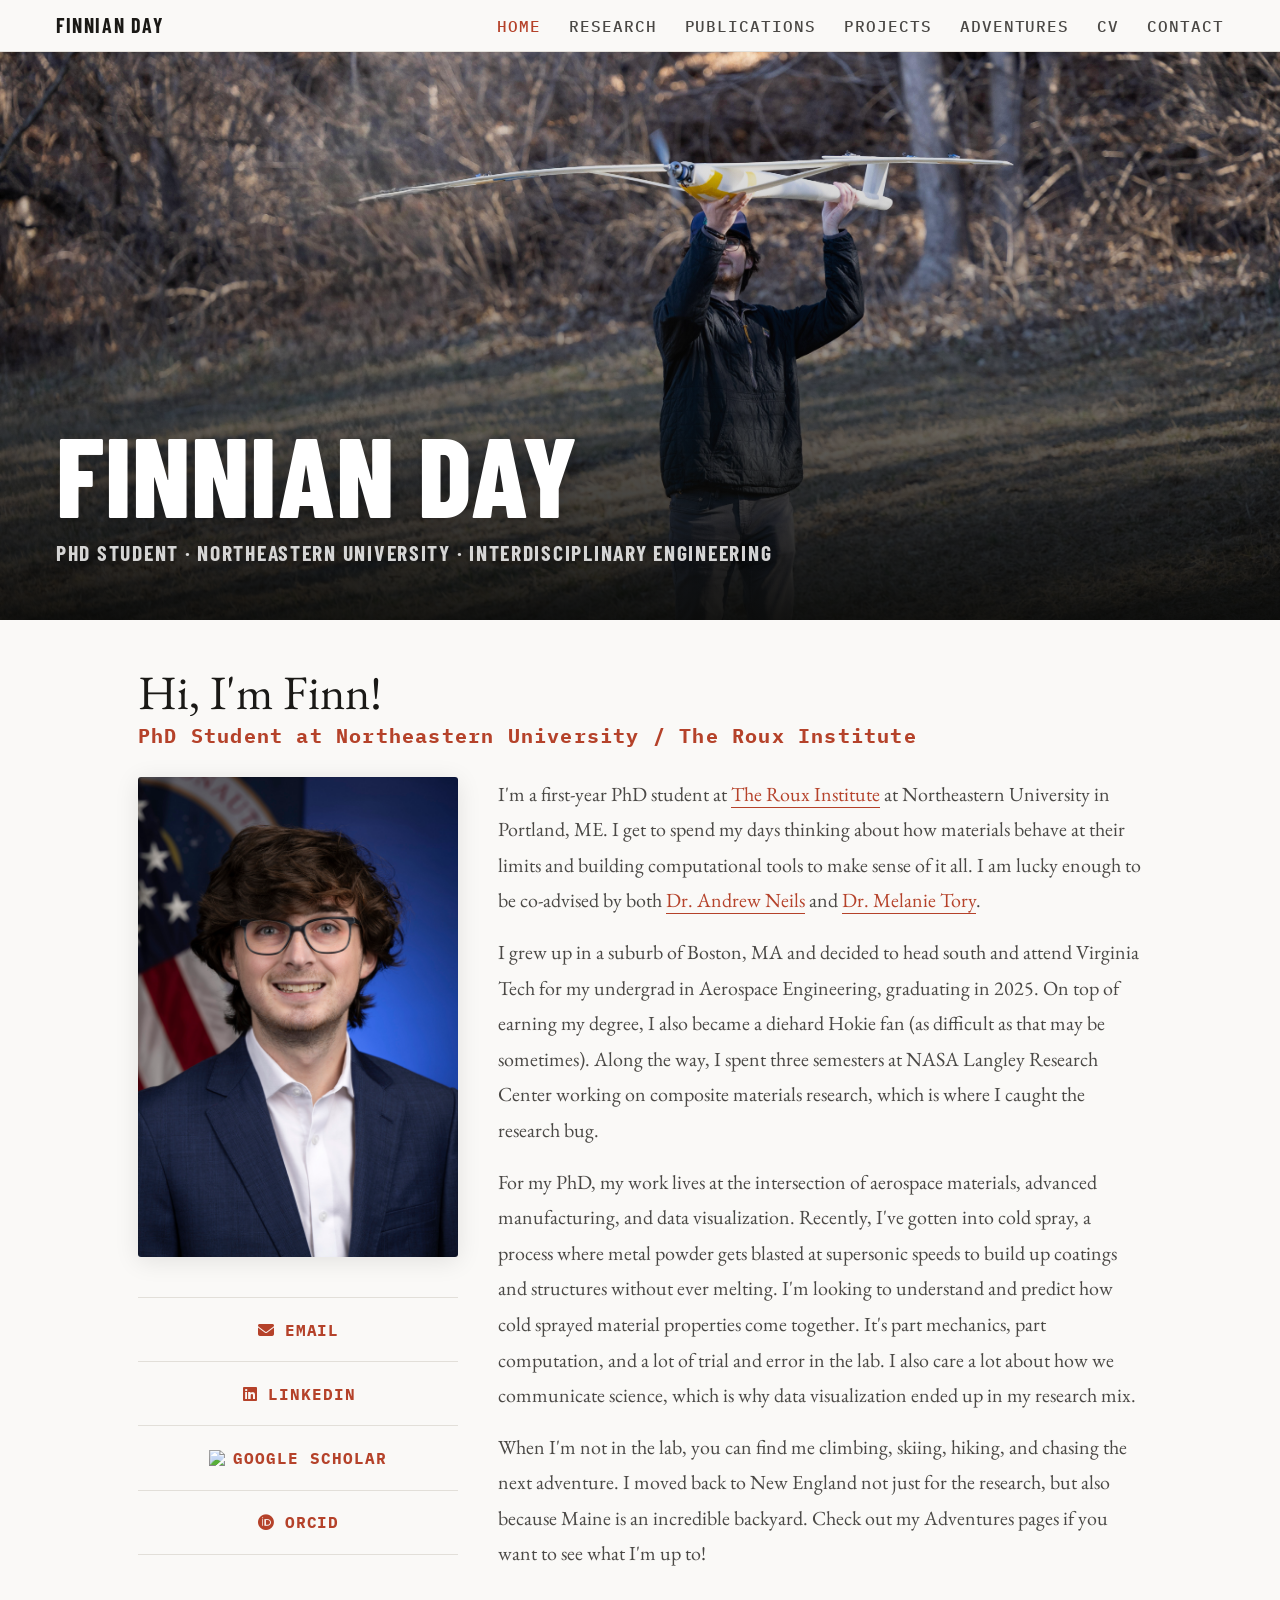
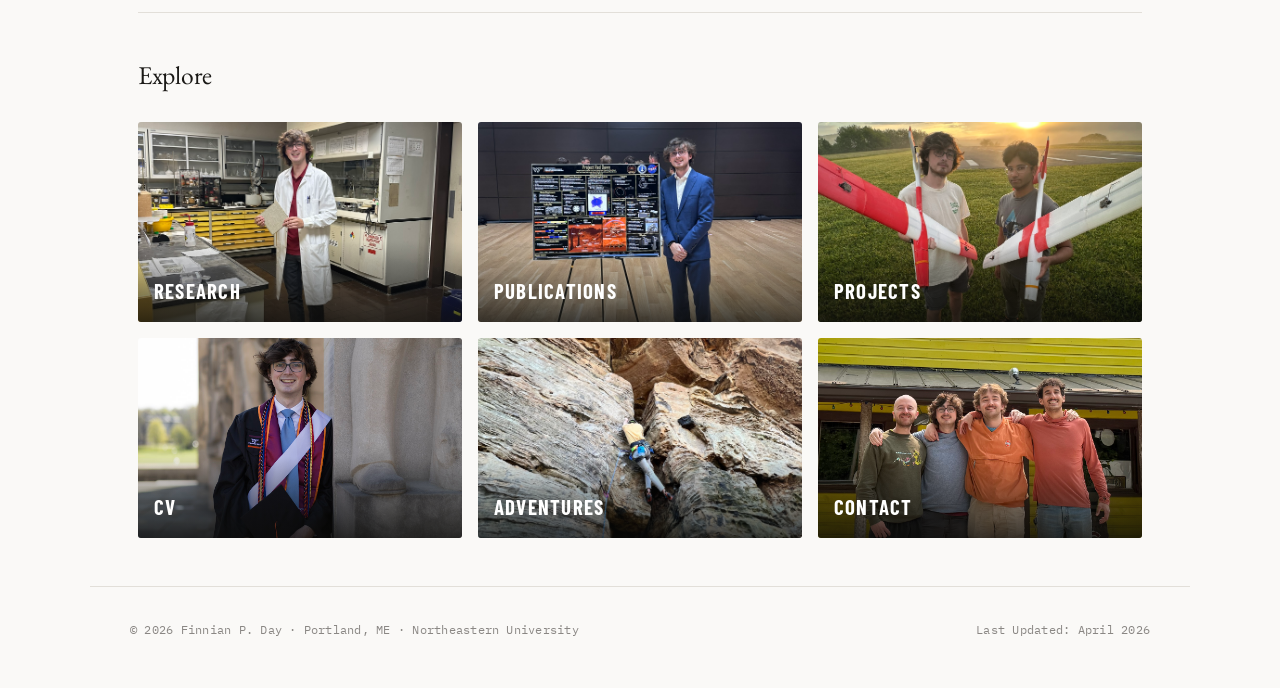
==== index.html @ 9824eb5d "updating homepage for mobile" ====
<!DOCTYPE html>
<html lang="en">
<head>
  <meta charset="UTF-8">
  <meta name="viewport" content="width=device-width, initial-scale=1.0">
  <title>Finnian Day</title>
  <link rel="stylesheet" href="style.css">
  <link rel="stylesheet" href="https://cdnjs.cloudflare.com/ajax/libs/font-awesome/6.5.0/css/all.min.css">
</head>
<body>

<nav id="main-nav">
  <a class="nav-logo" href="index.html">Finnian Day</a>

  <!-- Hamburger button (mobile only) -->
  <button class="nav-hamburger" id="nav-toggle" aria-label="Toggle menu" aria-expanded="false">
    <span></span>
    <span></span>
    <span></span>
  </button>

  <ul class="nav-links" id="nav-links">
    <li><a href="index.html" class="active">Home</a></li>
    <li><a href="research.html">Research</a></li>
    <li><a href="publications.html">Publications</a></li>
    <li><a href="projects.html">Projects</a></li>
    <li><a href="adventures.html">Adventures</a></li>
    <li><a href="cv.html">CV</a></li>
    <li><a href="contact.html">Contact</a></li>
  </ul>
</nav>

<!-- HERO -->
<div class="hero">
  <img class="hero-img" src="Images/banner.jpg" alt="">
  <div class="hero-overlay"></div>
  <div class="hero-text">
    <div class="hero-name">Finnian Day</div>
    <div class="hero-tagline">PhD Student · Northeastern University · Interdisciplinary Engineering</div>
  </div>
</div>

<!-- MAIN CONTENT -->
<div class="page-content">
  <div class="content-wrap">

    <h2 class="intro-heading">Hi, I'm Finn!</h2>
    <div class="intro-sub">PhD Student at Northeastern University / The Roux Institute</div>

    <div class="intro-grid">
      <div class="intro-left">
        <img class="intro-photo" src="Images/headshot.JPEG" alt="Finnian Day">
        <div class="social-row">
          <a class="social-btn" href="mailto:day.fi@northeastern.edu">
            <i class="fas fa-fw fa-envelope" aria-hidden="true"></i>
            Email
          </a>
          <a class="social-btn" href="https://linkedin.com/in/finnian-day/" target="_blank">
            <i class="fab fa-fw fa-linkedin" aria-hidden="true"></i>
            LinkedIn
          </a>
          <a class="social-btn" href="https://scholar.google.com/citations?user=NyANoekAAAAJ&hl=en&oi=ao" target="_blank">
            <img src="https://cdn.simpleicons.org/googlescholar/b5422a" width="16" height="16" alt="Google Scholar">
            Google Scholar
          </a>
          <a class="social-btn" href="https://orcid.org/0009-0006-0486-7404" target="_blank">
            <i class="fab fa-fw fa-orcid" aria-hidden="true"></i>
            ORCID
          </a>
        </div>
      </div>

      <div class="intro-right prose">
        <p>I'm a first-year PhD student at <a href="https://roux.northeastern.edu/nu_research/engineering/" target="_blank">The Roux Institute</a> at Northeastern University in Portland, ME. I get to spend my days thinking about how materials behave at their limits and building computational tools to make sense of it all. I am lucky enough to be co-advised by both <a href="https://andrewneils.com/" target="_blank">Dr. Andrew Neils</a> and <a href="https://roux.northeastern.edu/people/melanie-tory/" target="_blank">Dr. Melanie Tory</a>.</p>
        <p>I grew up in a suburb of Boston, MA and decided to head south and attend Virginia Tech for my undergrad in Aerospace Engineering, graduating in 2025. On top of earning my degree, I also became a diehard Hokie fan (as difficult as that may be sometimes). Along the way, I spent three semesters at NASA Langley Research Center working on composite materials research, which is where I caught the research bug.</p>
        <p>For my PhD, my work lives at the intersection of aerospace materials, advanced manufacturing, and data visualization. Recently, I've gotten into cold spray, a process where metal powder gets blasted at supersonic speeds to build up coatings and structures without ever melting. I'm looking to understand and predict how cold sprayed material properties come together. It's part mechanics, part computation, and a lot of trial and error in the lab. I also care a lot about how we communicate science, which is why data visualization ended up in my research mix.</p>
        <p>When I'm not in the lab, you can find me climbing, skiing, hiking, and chasing the next adventure. I moved back to New England not just for the research, but also because Maine is an incredible backyard. Check out my Adventures pages if you want to see what I'm up to!</p>
      </div>
    </div>

    <hr class="content-rule">

    <h2 class="content-heading">Explore</h2>
    <div class="photo-nav-grid">
      <a class="photo-nav-item" href="research.html">
        <img src="Images/research.JPEG" alt="Research">
        <div class="photo-nav-label">Research</div>
      </a>
      <a class="photo-nav-item" href="publications.html">
        <img src="Images/publications.JPEG" alt="Publications">
        <div class="photo-nav-label">Publications</div>
      </a>
      <a class="photo-nav-item" href="projects.html">
        <img src="Images/projects.JPEG" alt="Projects">
        <div class="photo-nav-label">Projects</div>
      </a>
      <a class="photo-nav-item" href="cv.html">
        <img src="Images/CV.JPEG" alt="CV">
        <div class="photo-nav-label">CV</div>
      </a>
      <a class="photo-nav-item" href="adventures.html">
        <img src="Images/adventures.JPG" alt="Adventures" style="object-position: center 70%;">
        <div class="photo-nav-label">Adventures</div>
      </a>
      <a class="photo-nav-item" href="contact.html">
        <img src="Images/contact.JPEG" alt="Contact">
        <div class="photo-nav-label">Contact</div>
      </a>
    </div>

  </div>
</div>

<footer>
  <span>© 2026 Finnian P. Day · Portland, ME · Northeastern University</span>
  <span>Last Updated: April 2026</span>
</footer>

<script>
  // Solid nav on scroll past hero
  const nav = document.getElementById('main-nav');
  const hero = document.querySelector('.hero');
  const observer = new IntersectionObserver(
    ([entry]) => nav.classList.toggle('solid', !entry.isIntersecting),
    { threshold: 0 }
  );
  observer.observe(hero);

  // Hamburger toggle
  const toggle = document.getElementById('nav-toggle');
  const navLinks = document.getElementById('nav-links');

  toggle.addEventListener('click', () => {
    const isOpen = navLinks.classList.toggle('open');
    toggle.classList.toggle('open', isOpen);
    toggle.setAttribute('aria-expanded', isOpen);
    // Force solid nav when menu is open
    if (isOpen) nav.classList.add('solid');
  });

  // Close menu when a link is tapped
  navLinks.querySelectorAll('a').forEach(link => {
    link.addEventListener('click', () => {
      navLinks.classList.remove('open');
      toggle.classList.remove('open');
      toggle.setAttribute('aria-expanded', false);
    });
  });
</script>

</body>
</html>
---- style.css ----
@import url('https://fonts.googleapis.com/css2?family=Barlow+Condensed:wght@700;800&family=EB+Garamond:ital,wght@0,400;0,500;1,400&family=IBM+Plex+Mono:wght@400;500&family=Inter:wght@400;500&display=swap');

*, *::before, *::after { box-sizing: border-box; margin: 0; padding: 0; }

:root {
  --bg: #faf9f7;
  --ink: #1a1916;
  --ink-2: #4a4845;
  --ink-3: #8a8784;
  --accent: #b5422a;
  --border: #e2dfd9;
  --max: 1100px;
  --nav-h: 52px;
}

html { scroll-behavior: smooth; }

body {
  font-family: 'EB Garamond', Georgia, serif;
  background: var(--bg);
  color: var(--ink);
  font-size: 18px;
  line-height: 1.75;
}

/* ── NAV ── */
nav {
  position: absolute;
  top: 0;
  left: 0;
  right: 0;
  z-index: 100;
  height: var(--nav-h);
  display: flex;
  align-items: center;
  justify-content: space-between;
  padding: 0 clamp(1.5rem, 5vw, 3.5rem);
  background: rgba(10,10,8,0.35);
  backdrop-filter: blur(4px);
}

nav.solid {
  position: fixed;
  top: 0;
  left: 0;
  right: 0;
  background: var(--bg);
  border-bottom: 1px solid var(--border);
  backdrop-filter: none;
}

.nav-logo {
  font-family: 'Barlow Condensed', sans-serif;
  font-weight: 700;
  font-size: 1.25rem;
  letter-spacing: 0.08em;
  text-transform: uppercase;
  color: rgba(255,255,255,0.85);
  text-decoration: none;
  flex-shrink: 0;
  z-index: 101;
}
nav.solid .nav-logo { color: var(--ink); }

/* ── HAMBURGER BUTTON ── */
.nav-hamburger {
  display: none; /* hidden on desktop */
  flex-direction: column;
  justify-content: center;
  align-items: center;
  gap: 5px;
  width: 40px;
  height: 40px;
  background: transparent;
  border: none;
  cursor: pointer;
  padding: 4px;
  z-index: 101;
  flex-shrink: 0;
}

.nav-hamburger span {
  display: block;
  width: 22px;
  height: 2px;
  background: rgba(255,255,255,0.85);
  border-radius: 2px;
  transition: transform 0.25s ease, opacity 0.25s ease;
  transform-origin: center;
}
nav.solid .nav-hamburger span { background: var(--ink); }

/* Animate to X when open */
.nav-hamburger.open span:nth-child(1) { transform: translateY(7px) rotate(45deg); }
.nav-hamburger.open span:nth-child(2) { opacity: 0; transform: scaleX(0); }
.nav-hamburger.open span:nth-child(3) { transform: translateY(-7px) rotate(-45deg); }

/* ── NAV LINKS ── */
.nav-links { display: flex; gap: 1.75rem; list-style: none; }
.nav-links a {
  font-family: 'IBM Plex Mono', monospace;
  font-size: 1rem;
  font-weight: 500;
  letter-spacing: 0.06em;
  text-transform: uppercase;
  color: rgba(255,255,255,0.75);
  text-decoration: none;
  transition: color 0.15s;
}
nav.solid .nav-links a { color: var(--ink-2); }
.nav-links a:hover { color: white; }
nav.solid .nav-links a:hover { color: var(--ink); }
.nav-links a.active { color: white; }
nav.solid .nav-links a.active { color: var(--accent); }

/* ── HERO ── */
.hero {
  position: relative;
  width: 100%;
  height: clamp(420px, 55vw, 620px);
  overflow: hidden;
  background: #2a3540;
}

.hero-img {
  position: absolute;
  inset: 0;
  width: 100%;
  height: 100%;
  object-fit: cover;
  object-position: center;
  display: block;
}

.hero-overlay {
  position: absolute;
  inset: 0;
  background: linear-gradient(
    to top,
    rgba(10,10,8,0.95) 0%,
    rgba(10,10,8,0.7) 25%,
    rgba(10,10,8,0.2) 60%,
    rgba(10,10,8,0.0) 100%
  );
}

.hero-text {
  position: absolute;
  bottom: clamp(2rem, 4vw, 3rem);
  left: clamp(1.5rem, 5vw, 3.5rem);
  right: clamp(1.5rem, 5vw, 3.5rem);
}

.hero-name {
  font-family: 'Barlow Condensed', sans-serif;
  font-weight: 800;
  font-size: clamp(3.2rem, 9vw, 7rem);
  line-height: 0.93;
  letter-spacing: 0.01em;
  text-transform: uppercase;
  color: white;
  margin-bottom: 0.55rem;
  text-shadow: 0 2px 20px rgba(0,0,0,0.3);
}

.hero-tagline {
  font-family: 'Barlow Condensed', sans-serif;
  font-weight: 700;
  font-size: clamp(0.95rem, 2.2vw, 1.35rem);
  letter-spacing: 0.08em;
  text-transform: uppercase;
  color: rgba(255,255,255,0.82);
  text-shadow: 0 1px 8px rgba(0,0,0,0.4);
}

/* ── PAGE CONTENT ── */
.page-content {
  width: 100%;
  padding-top: 0;
}

.content-wrap {
  max-width: var(--max);
  margin: 0 auto;
  padding: 3rem clamp(1.5rem, 5vw, 3rem);
}

.intro-heading {
  font-family: 'EB Garamond', serif;
  font-size: 3rem;
  font-weight: 400;
  line-height: 1;
  color: var(--ink);
  margin-bottom: 0.1rem;
}

.intro-sub {
  font-family: 'IBM Plex Mono', monospace;
  font-size: 1.25rem;
  font-weight: 700;
  color: var(--accent);
  letter-spacing: 0.06em;
  margin-top: 0;
  margin-bottom: 1.5rem;
}

.intro-grid {
  display: grid;
  grid-template-columns: 320px 1fr;
  gap: 2.5rem;
  align-items: stretch;
  margin-top: 1.5rem;
}

.intro-left {
  display: flex;
  flex-direction: column;
}

.intro-photo {
  width: 100%;
  display: block;
  border-radius: 3px;
  box-shadow: 0 4px 24px rgba(0,0,0,0.1);
  margin-bottom: 1rem;
}

.social-row {
  display: flex;
  flex-direction: column;
  margin-top: 1.5rem;
}

.social-btn {
  font-family: 'IBM Plex Mono', monospace;
  font-size: 1rem;
  font-weight: 700;
  letter-spacing: 0.06em;
  text-transform: uppercase;
  background: transparent;
  color: var(--accent);
  text-decoration: none;
  border-top: 1px solid var(--border);
  padding: 1.1rem 0;
  transition: color 0.15s;
  display: flex;
  align-items: center;
  justify-content: center;
  text-align: center;
  gap: 0.5rem;
}
.social-btn:last-child { border-bottom: 1px solid var(--border); }
.social-btn:hover { color: var(--ink); }

.content-rule {
  border: none;
  border-top: 1px solid var(--border);
  margin: 2.5rem 0;
}

.content-heading {
  font-family: 'EB Garamond', serif;
  font-size: 1.6rem;
  font-weight: 400;
  color: var(--ink);
  margin-bottom: 1.5rem;
  letter-spacing: -0.01em;
}

/* ── PHOTO NAV GRID ── */
.photo-nav-grid {
  display: grid;
  grid-template-columns: repeat(3, 1fr);
  gap: 1rem;
  margin-top: 1.5rem;
}

.photo-nav-item {
  position: relative;
  display: block;
  text-decoration: none;
  overflow: hidden;
  border-radius: 3px;
}

.photo-nav-item img {
  width: 100%;
  height: 200px;
  object-fit: cover;
  display: block;
  transform: scale(1.1);
  transition: transform 0.3s ease;
}

.photo-nav-item:hover img {
  transform: scale(1.04);
}

.photo-nav-item::after {
  content: '→';
  position: absolute;
  bottom: 0.75rem;
  right: 1rem;
  font-size: 1.2rem;
  color: white;
  opacity: 0;
  transform: translateX(-6px);
  transition: opacity 0.2s, transform 0.2s;
}

.photo-nav-item:hover::after {
  opacity: 1;
  transform: translateX(0);
}

.photo-nav-label {
  position: absolute;
  bottom: 0;
  left: 0;
  right: 0;
  padding: 2rem 1rem 0.75rem;
  font-family: 'Barlow Condensed', sans-serif;
  font-weight: 700;
  font-size: 1.3rem;
  letter-spacing: 0.06em;
  text-transform: uppercase;
  color: white;
  background: linear-gradient(to top, rgba(10,10,8,0.75) 0%, rgba(10,10,8,0) 100%);
}

/* ── SECTIONS (inner pages) ── */
.section {
  padding: 1.5rem 0;
  border-bottom: 1px solid var(--border);
}
.section:last-of-type { border-bottom: none; }

.section-label {
  font-family: 'IBM Plex Mono', monospace;
  font-size: 0.68rem;
  letter-spacing: 0.12em;
  text-transform: uppercase;
  color: var(--ink-3);
  margin-bottom: 1.25rem;
}

/* ── PROSE ── */
.prose p { font-size: 1.25rem; color: var(--ink-2); margin-bottom: 1rem; line-height: 1.78; }
.prose p:last-child { margin-bottom: 0; }
.prose a {
  color: var(--accent);
  text-decoration: none;
  border-bottom: 1px solid var(--accent);
}
.prose a:hover { opacity: 0.75; }

/* ── RESEARCH ── */
.research-item {
  display: grid;
  grid-template-columns: 3px 1fr;
  gap: 1.1rem;
  margin-bottom: 1.75rem;
}
.research-item:last-child { margin-bottom: 0; }
.research-bar { width: 3px; background: var(--border); align-self: stretch; min-height: 54px; transition: background 0.2s; }
.research-item:hover .research-bar { background: var(--accent); }
.research-item h3 { font-size: 1.02rem; font-weight: 500; color: var(--ink); margin-bottom: 0.25rem; }
.research-item p { font-size: 0.9rem; color: var(--ink-2); line-height: 1.6; margin-bottom: 0.35rem; }
.research-tag { font-family: 'IBM Plex Mono', monospace; font-size: 0.63rem; color: var(--ink-3); letter-spacing: 0.03em; }

/* ── PUBLICATIONS ── */
.pub-item {
  display: grid;
  grid-template-columns: 40px 1fr;
  gap: 1.1rem;
  padding: 1.1rem 0;
  border-bottom: 1px solid var(--border);
}
.pub-item:first-child { border-top: 1px solid var(--border); }
.pub-year { font-family: 'IBM Plex Mono', monospace; font-size: 0.68rem; color: var(--ink-3); padding-top: 0.2rem; }
.pub-title { font-size: 0.98rem; font-weight: 500; color: var(--ink); margin-bottom: 0.2rem; line-height: 1.42; }
.pub-authors { font-size: 0.86rem; color: var(--ink-2); margin-bottom: 0.12rem; }
.pub-venue { font-size: 0.86rem; color: var(--ink-3); font-style: italic; }
.pub-status {
  display: inline-block;
  font-family: 'IBM Plex Mono', monospace;
  font-size: 0.58rem;
  letter-spacing: 0.06em;
  text-transform: uppercase;
  color: var(--accent);
  margin-left: 0.4rem;
  font-style: normal;
}

/* ── CV ── */
.cv-group-label {
  font-family: 'IBM Plex Mono', monospace;
  font-size: 0.68rem;
  letter-spacing: 0.1em;
  text-transform: uppercase;
  color: var(--ink-3);
  margin: 2.5rem 0 0;
  padding-bottom: 0.5rem;
  border-bottom: 1px solid var(--border);
}
.cv-entry {
  display: grid;
  grid-template-columns: 130px 1fr;
  gap: 1.75rem;
  padding: 1.4rem 0;
  border-bottom: 1px solid var(--border);
}
.cv-entry:first-of-type { border-top: 1px solid var(--border); }
.cv-date { font-family: 'IBM Plex Mono', monospace; font-size: 0.68rem; color: var(--ink-3); padding-top: 0.2rem; line-height: 1.5; }
.cv-entry h3 { font-size: 1rem; font-weight: 500; color: var(--ink); margin-bottom: 0.1rem; }
.cv-place { font-family: 'Inter', sans-serif; font-size: 0.76rem; color: var(--accent); margin-bottom: 0.5rem; }
.cv-entry ul { list-style: none; }
.cv-entry ul li { font-size: 0.86rem; color: var(--ink-2); padding-left: 1rem; position: relative; margin-bottom: 0.22rem; line-height: 1.52; }
.cv-entry ul li::before { content: '–'; position: absolute; left: 0; color: var(--ink-3); }

/* ── PROJECTS ── */
.project-item { padding: 1.4rem 0; border-bottom: 1px solid var(--border); }
.project-item:first-child { border-top: 1px solid var(--border); }
.project-org { font-family: 'IBM Plex Mono', monospace; font-size: 0.65rem; color: var(--ink-3); letter-spacing: 0.03em; margin-bottom: 0.25rem; }
.project-item h3 { font-size: 1.05rem; font-weight: 500; color: var(--ink); margin-bottom: 0.35rem; }
.project-item p { font-size: 0.9rem; color: var(--ink-2); line-height: 1.6; }
.project-result { font-family: 'IBM Plex Mono', monospace; font-size: 0.65rem; color: var(--accent); margin-top: 0.35rem; }

/* ── CONTACT ── */
.contact-row {
  display: flex;
  align-items: baseline;
  gap: 1rem;
  padding: 0.85rem 0;
  border-bottom: 1px solid var(--border);
  text-decoration: none;
  color: var(--ink);
  transition: color 0.15s;
}
.contact-row:first-child { border-top: 1px solid var(--border); }
.contact-row:hover { color: var(--accent); }
.contact-row-label { font-family: 'IBM Plex Mono', monospace; font-size: 0.65rem; color: var(--ink-3); letter-spacing: 0.06em; text-transform: uppercase; min-width: 80px; }
.contact-row:hover .contact-row-label { color: var(--accent); }
.contact-row-val { font-size: 0.93rem; color: var(--ink-2); }
.contact-row:hover .contact-row-val { color: var(--accent); }

/* ── LINK ── */
.text-link {
  font-family: 'Inter', sans-serif;
  font-size: 0.8rem;
  color: var(--accent);
  text-decoration: none;
}
.text-link:hover { text-decoration: underline; }

/* ── FOOTER ── */
footer {
  max-width: var(--max);
  margin: 0 auto;
  padding: 2rem clamp(1.25rem, 5vw, 2.5rem) 3rem;
  font-family: 'IBM Plex Mono', monospace;
  font-size: 0.75rem;
  color: var(--ink-3);
  letter-spacing: 0.02em;
  border-top: 1px solid var(--border);
  display: flex;
  justify-content: space-between;
  align-items: center;
}

/* ── INNER PAGE HERO (no photo) ── */
.inner-hero {
  padding: 3rem 0 2rem;
  border-bottom: 1px solid var(--border);
  max-width: var(--max);
  margin: 0 auto;
  padding-left: clamp(1.25rem, 5vw, 2.5rem);
  padding-right: clamp(1.25rem, 5vw, 2.5rem);
}


/* ═══════════════════════════════════════════════
   RESPONSIVE — TABLET  (max 900px)
   Two-column intro becomes narrower but stays 2-col
   ═══════════════════════════════════════════════ */
@media (max-width: 900px) {
  .intro-grid {
    grid-template-columns: 260px 1fr;
    gap: 2rem;
  }

  .photo-nav-grid {
    gap: 0.75rem;
  }

  .photo-nav-item img {
    height: 160px;
  }
}


/* ═══════════════════════════════════════════════
   RESPONSIVE — MOBILE  (max 680px)
   ═══════════════════════════════════════════════ */
@media (max-width: 680px) {

  /* ── Nav: show hamburger, hide horizontal links ── */
  .nav-hamburger {
    display: flex;
  }

  .nav-links {
    /* Hidden by default — slide down when .open */
    display: flex;
    flex-direction: column;
    gap: 0;
    position: fixed;
    top: var(--nav-h);
    left: 0;
    right: 0;
    background: var(--bg);
    border-bottom: 1px solid var(--border);
    padding: 0.5rem 0 1rem;
    /* Slide up and fade out when closed */
    transform: translateY(-10px);
    opacity: 0;
    pointer-events: none;
    transition: transform 0.25s ease, opacity 0.2s ease;
    z-index: 99;
  }

  .nav-links.open {
    transform: translateY(0);
    opacity: 1;
    pointer-events: auto;
  }

  .nav-links li {
    border-bottom: 1px solid var(--border);
  }
  .nav-links li:first-child {
    border-top: 1px solid var(--border);
  }

  .nav-links a {
    display: block;
    padding: 0.9rem clamp(1.5rem, 5vw, 3.5rem);
    font-size: 0.78rem;
    color: var(--ink-2) !important; /* always dark on white bg */
  }
  .nav-links a.active { color: var(--accent) !important; }
  .nav-links a:hover { color: var(--ink) !important; }

  /* ── Hero: shorter on mobile, bigger tagline ── */
  .hero {
    height: clamp(320px, 75vw, 460px);
  }

  .hero-tagline {
    font-size: clamp(0.78rem, 3.5vw, 1.1rem);
    /* Break "Northeastern University · Interdisciplinary Engineering" more gracefully */
    max-width: 90vw;
  }

  /* ── Content wrap: tighter padding ── */
  .content-wrap {
    padding: 2rem 1.25rem;
  }

  /* ── Intro section: stack vertically ── */
  .intro-heading {
    font-size: 2.2rem;
  }

  .intro-sub {
    font-size: 0.88rem;
    margin-bottom: 1.25rem;
  }

  .intro-grid {
    grid-template-columns: 1fr;
    gap: 1.5rem;
  }

  /* On mobile, photo goes to a reasonable width and centers */
  .intro-photo {
    max-width: 280px;
    margin: 0 auto 0;
    display: block;
  }

  /* Social buttons go 2-across instead of stacked list */
  .social-row {
    flex-direction: row;
    flex-wrap: wrap;
    margin-top: 1rem;
    gap: 0;
    border-top: 1px solid var(--border);
    border-bottom: 1px solid var(--border);
  }

  .social-btn {
    flex: 1 1 50%;
    border-top: none;
    border-bottom: none;
    border-right: 1px solid var(--border);
    padding: 0.85rem 0.5rem;
    font-size: 0.72rem;
    justify-content: center;
  }

  /* Remove the last-child bottom border since social-row handles it */
  .social-btn:last-child {
    border-bottom: none;
    border-right: none;
  }
  /* 4 items: 2x2 grid — remove right border on even items */
  .social-btn:nth-child(2n) {
    border-right: none;
  }
  /* Add a top border on the second row */
  .social-btn:nth-child(3),
  .social-btn:nth-child(4) {
    border-top: 1px solid var(--border);
  }

  /* Prose text slightly smaller */
  .prose p {
    font-size: 1.1rem;
  }

  /* ── Photo nav: 2 columns instead of 3 ── */
  .photo-nav-grid {
    grid-template-columns: repeat(2, 1fr);
    gap: 0.6rem;
  }

  .photo-nav-item img {
    height: 130px;
    transform: scale(1); /* disable the zoom-in so no overflow on mobile */
  }

  .photo-nav-label {
    font-size: 1.1rem;
    padding: 1.5rem 0.75rem 0.6rem;
  }

  /* ── CV entries: stack date above content ── */
  .cv-entry {
    grid-template-columns: 1fr;
    gap: 0.25rem;
  }

  /* ── Pub items: tighter ── */
  .pub-item {
    grid-template-columns: 32px 1fr;
    gap: 0.6rem;
  }

  /* ── Footer: stack vertically ── */
  footer {
    flex-direction: column;
    align-items: flex-start;
    gap: 0.4rem;
    font-size: 0.68rem;
  }
}


/* ═══════════════════════════════════════════════
   RESPONSIVE — SMALL MOBILE  (max 400px)
   Extra polish for 375px iPhones etc.
   ═══════════════════════════════════════════════ */
@media (max-width: 400px) {
  .hero-name {
    font-size: clamp(2.8rem, 12vw, 3.8rem);
  }

  .intro-heading {
    font-size: 1.9rem;
  }

  .intro-sub {
    font-size: 0.78rem;
  }

  .photo-nav-grid {
    grid-template-columns: repeat(2, 1fr);
    gap: 0.5rem;
  }

  .photo-nav-item img {
    height: 110px;
  }

  .social-btn {
    font-size: 0.65rem;
    padding: 0.75rem 0.25rem;
  }
}
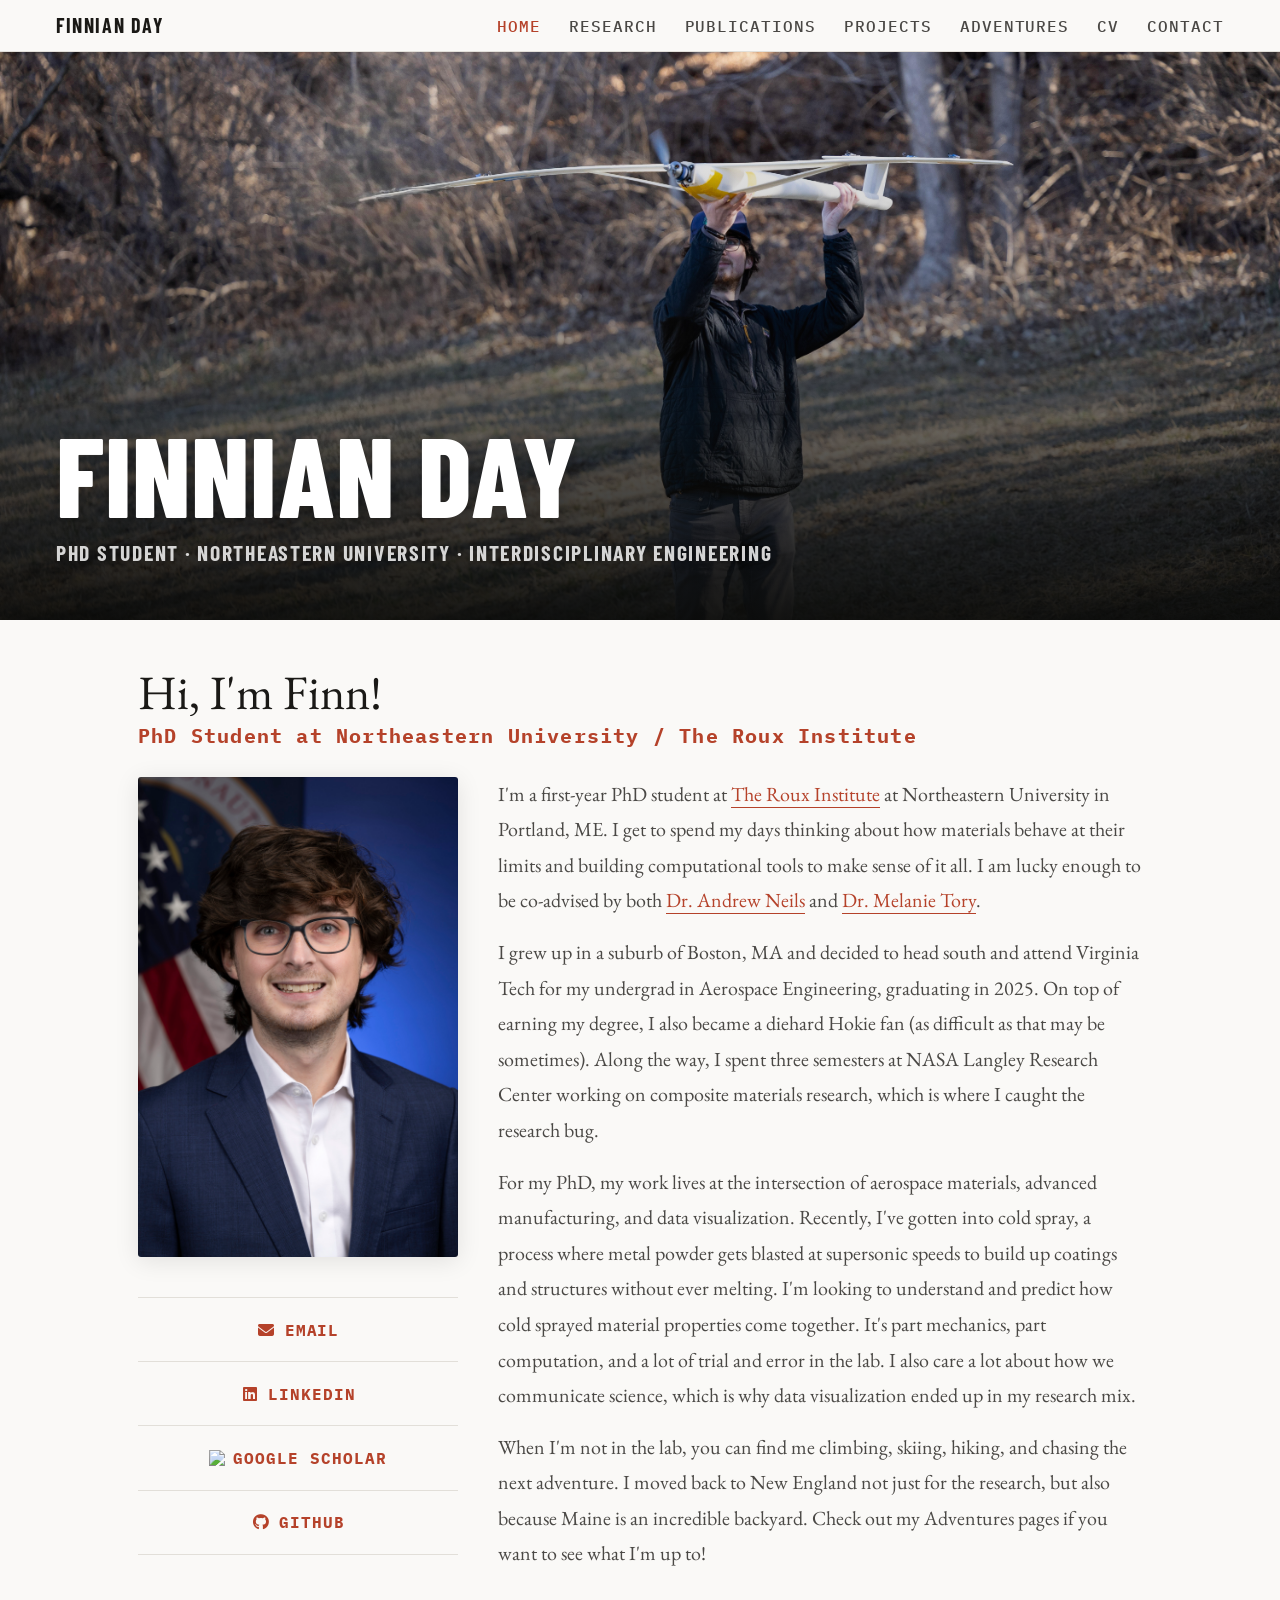
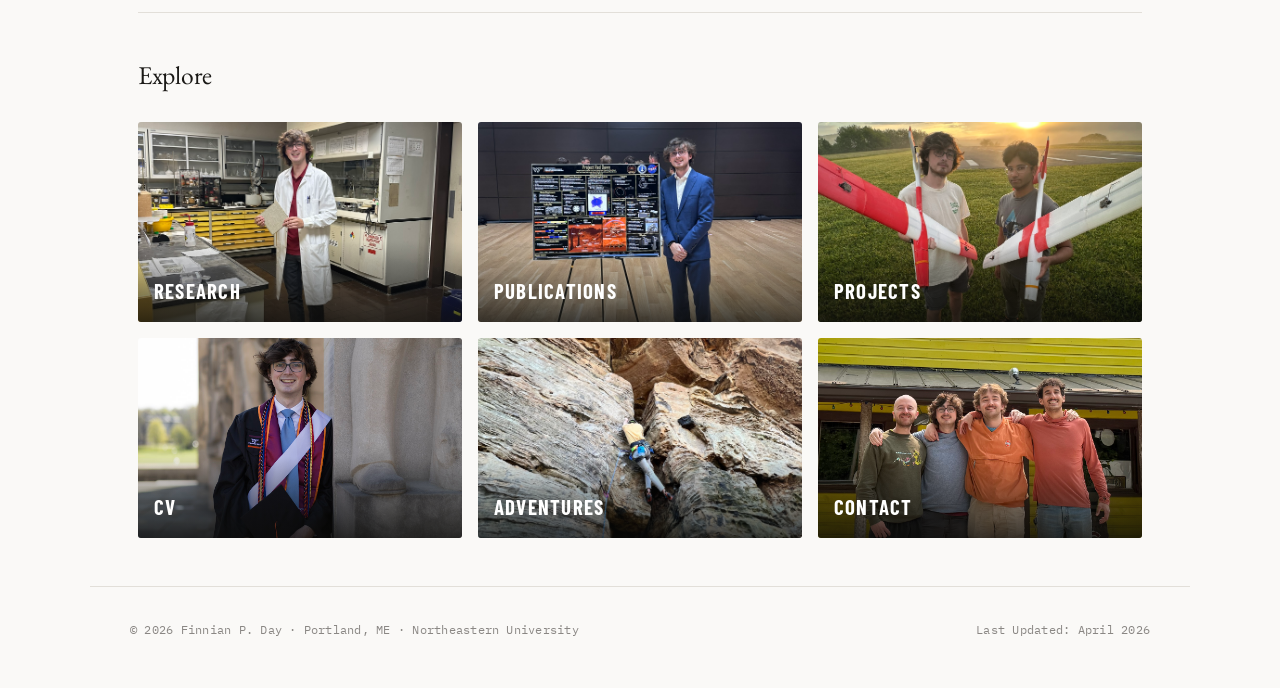
==== commit e989a87e: "updating home page" ====
--- a/index.html
+++ b/index.html
@@ -63,9 +63,9 @@
             <img src="https://cdn.simpleicons.org/googlescholar/b5422a" width="16" height="16" alt="Google Scholar">
             Google Scholar
           </a>
-          <a class="social-btn" href="https://orcid.org/0009-0006-0486-7404" target="_blank">
-            <i class="fab fa-fw fa-orcid" aria-hidden="true"></i>
-            ORCID
+          <a class="social-btn" href="https://github.com/finnianday" target="_blank">
+            <i class="fab fa-fw fa-github" aria-hidden="true"></i>
+            GitHub
           </a>
         </div>
       </div>
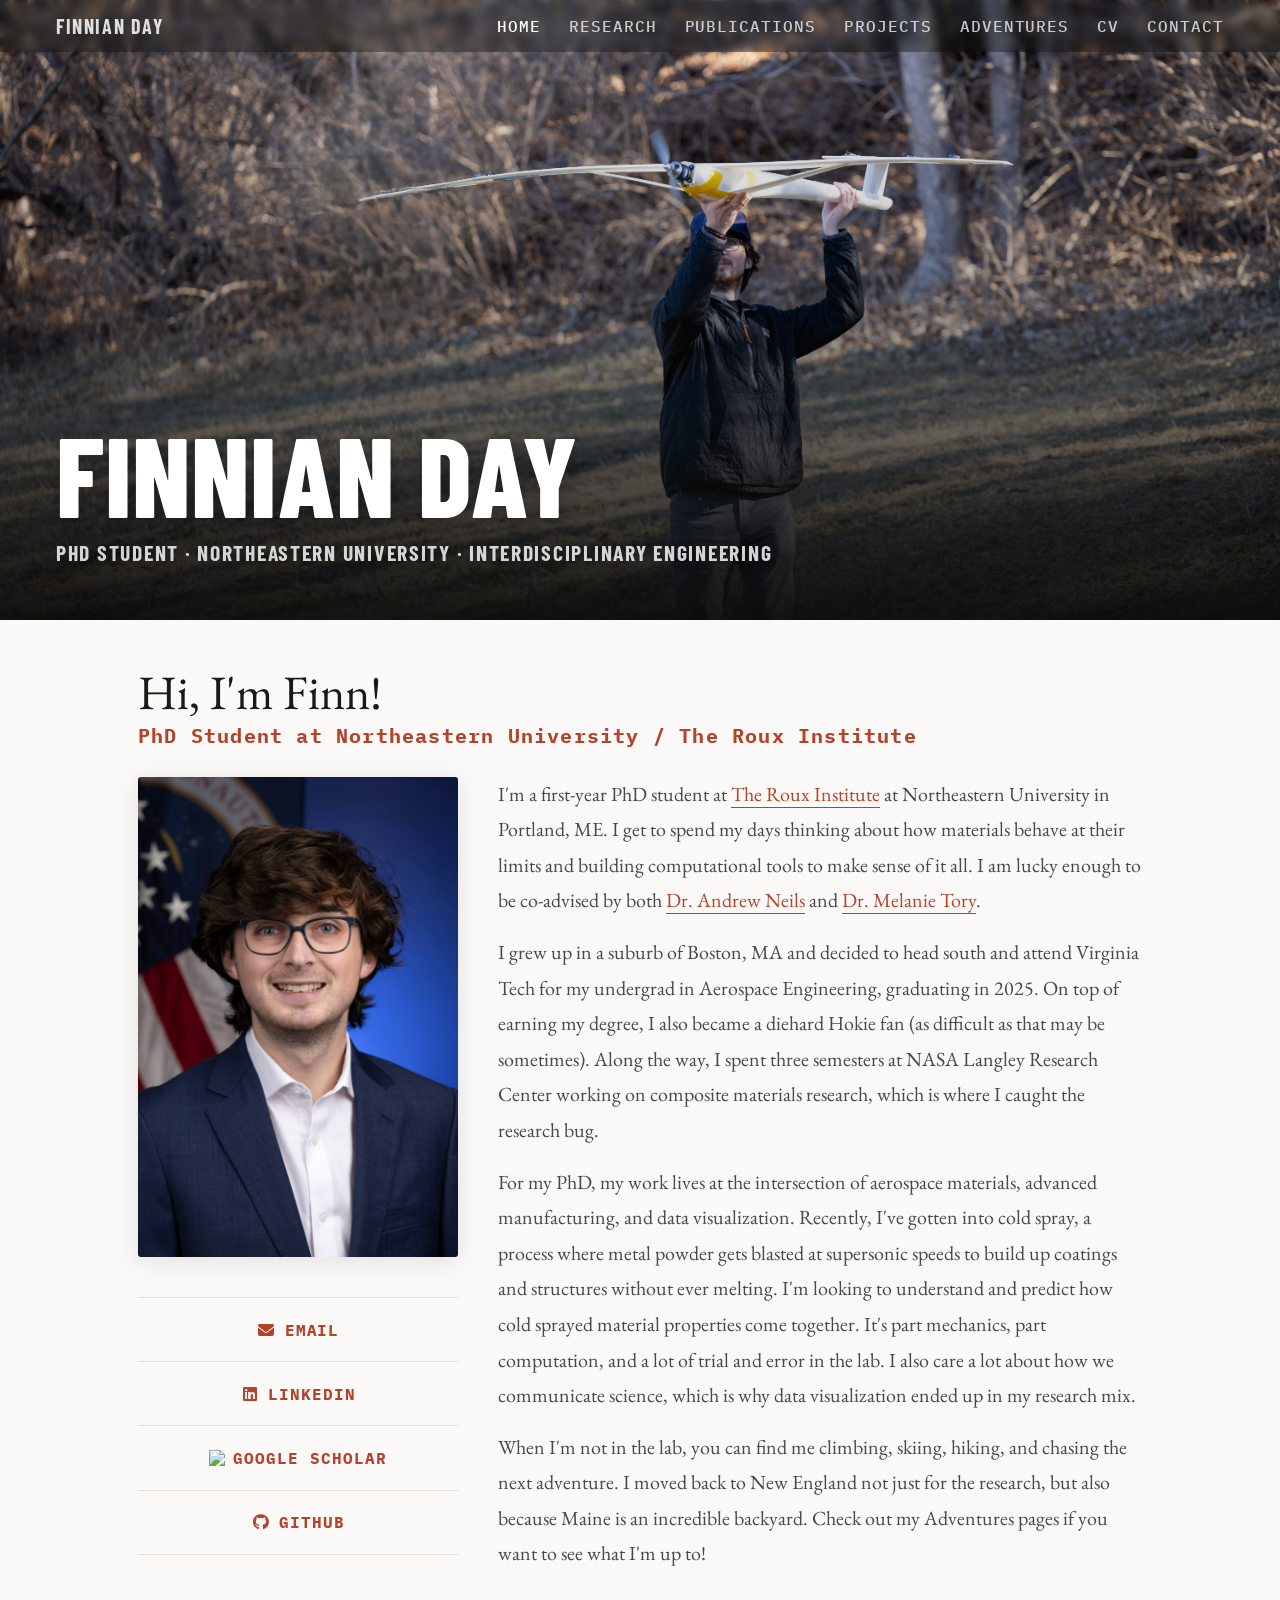
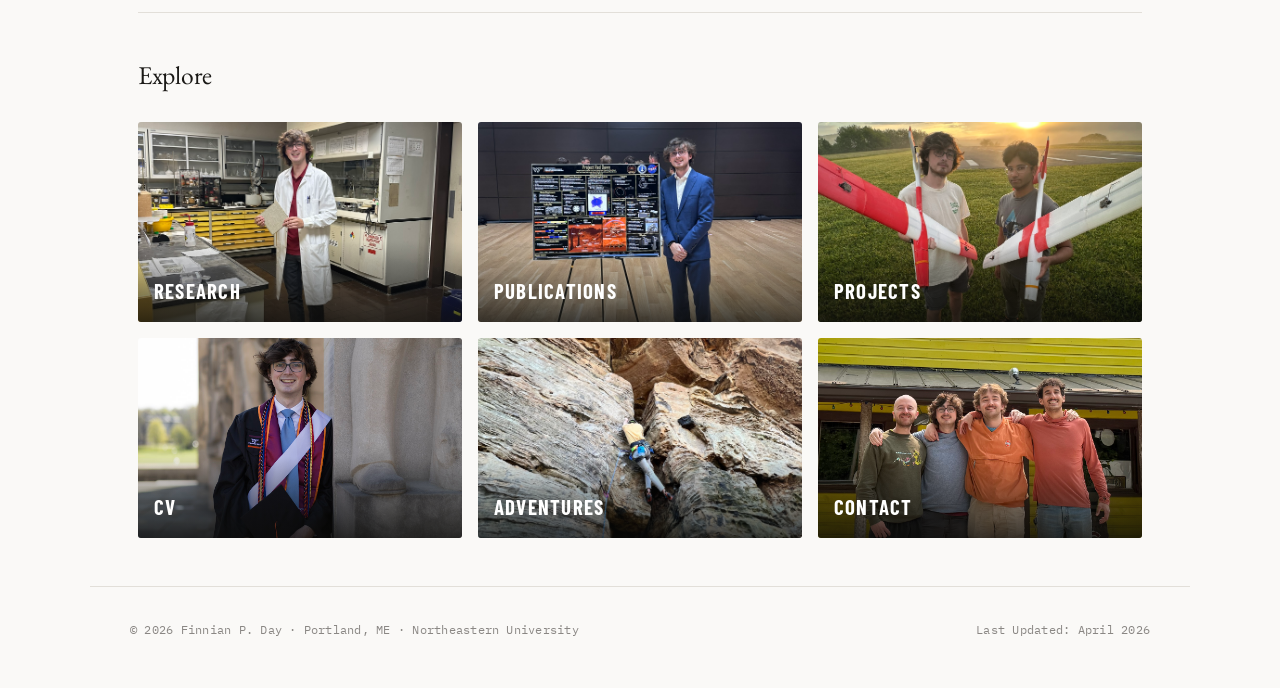
==== commit af5a64f9: "updates" ====
--- a/index.html
+++ b/index.html
@@ -6,6 +6,7 @@
   <title>Finnian Day</title>
   <link rel="stylesheet" href="style.css">
   <link rel="stylesheet" href="https://cdnjs.cloudflare.com/ajax/libs/font-awesome/6.5.0/css/all.min.css">
+  <script src="analytics.js"></script>
 </head>
 <body>
 
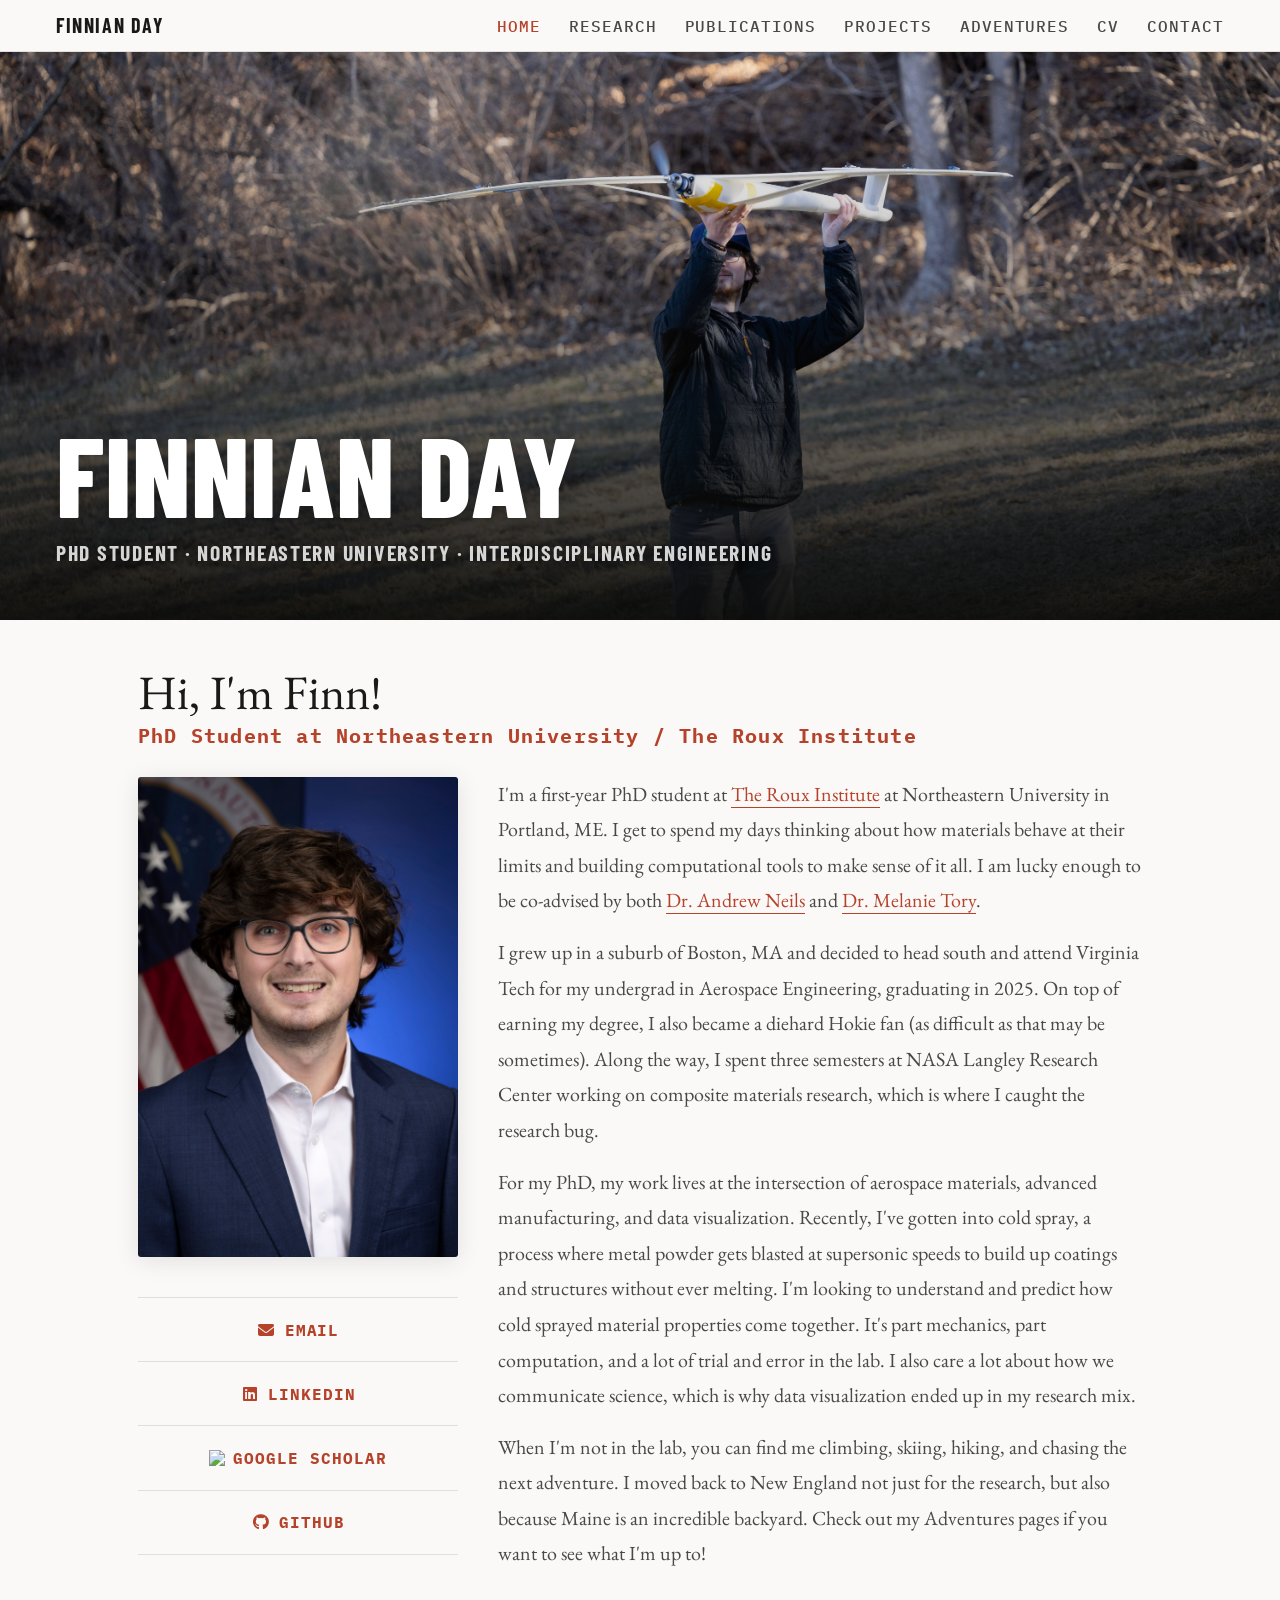
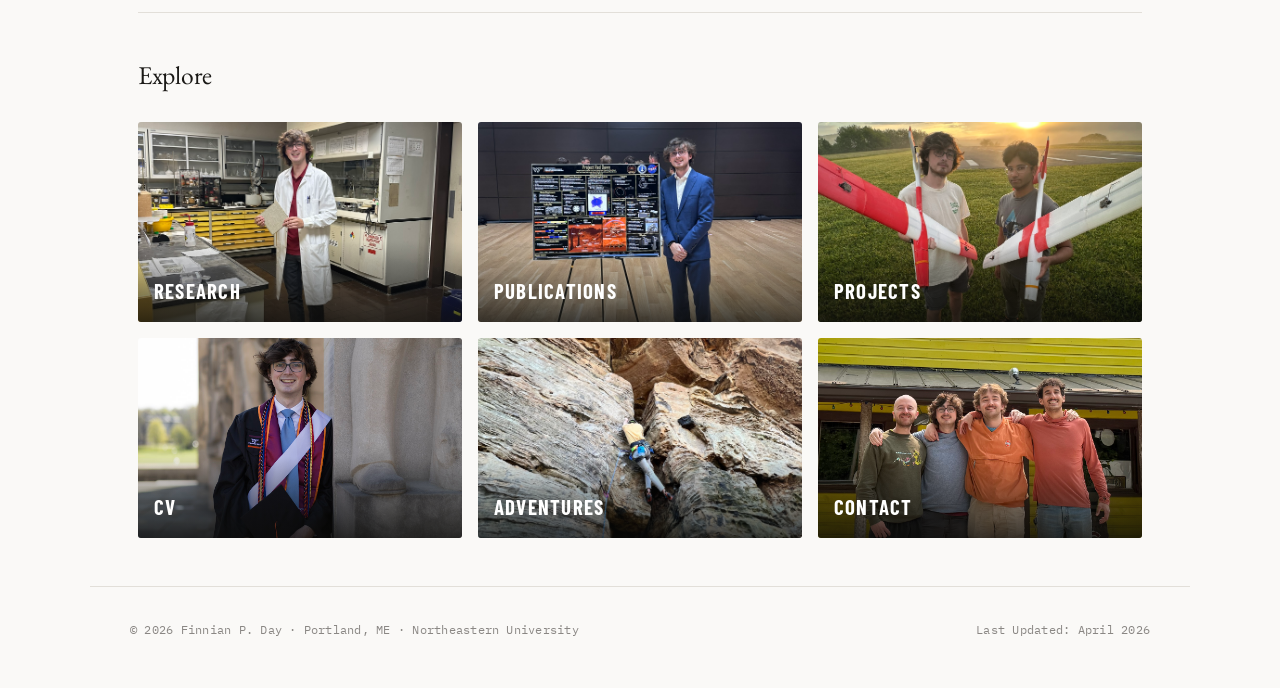
==== commit 651c1fc1: "updating banners for wide monitor" ====
--- a/index.html
+++ b/index.html
@@ -33,7 +33,7 @@
 
 <!-- HERO -->
 <div class="hero">
-  <img class="hero-img" src="Images/banner.jpg" alt="">
+  <img class="hero-img" src="Images/banner.jpg" alt="" style="object-position: center 45%;">
   <div class="hero-overlay"></div>
   <div class="hero-text">
     <div class="hero-name">Finnian Day</div>
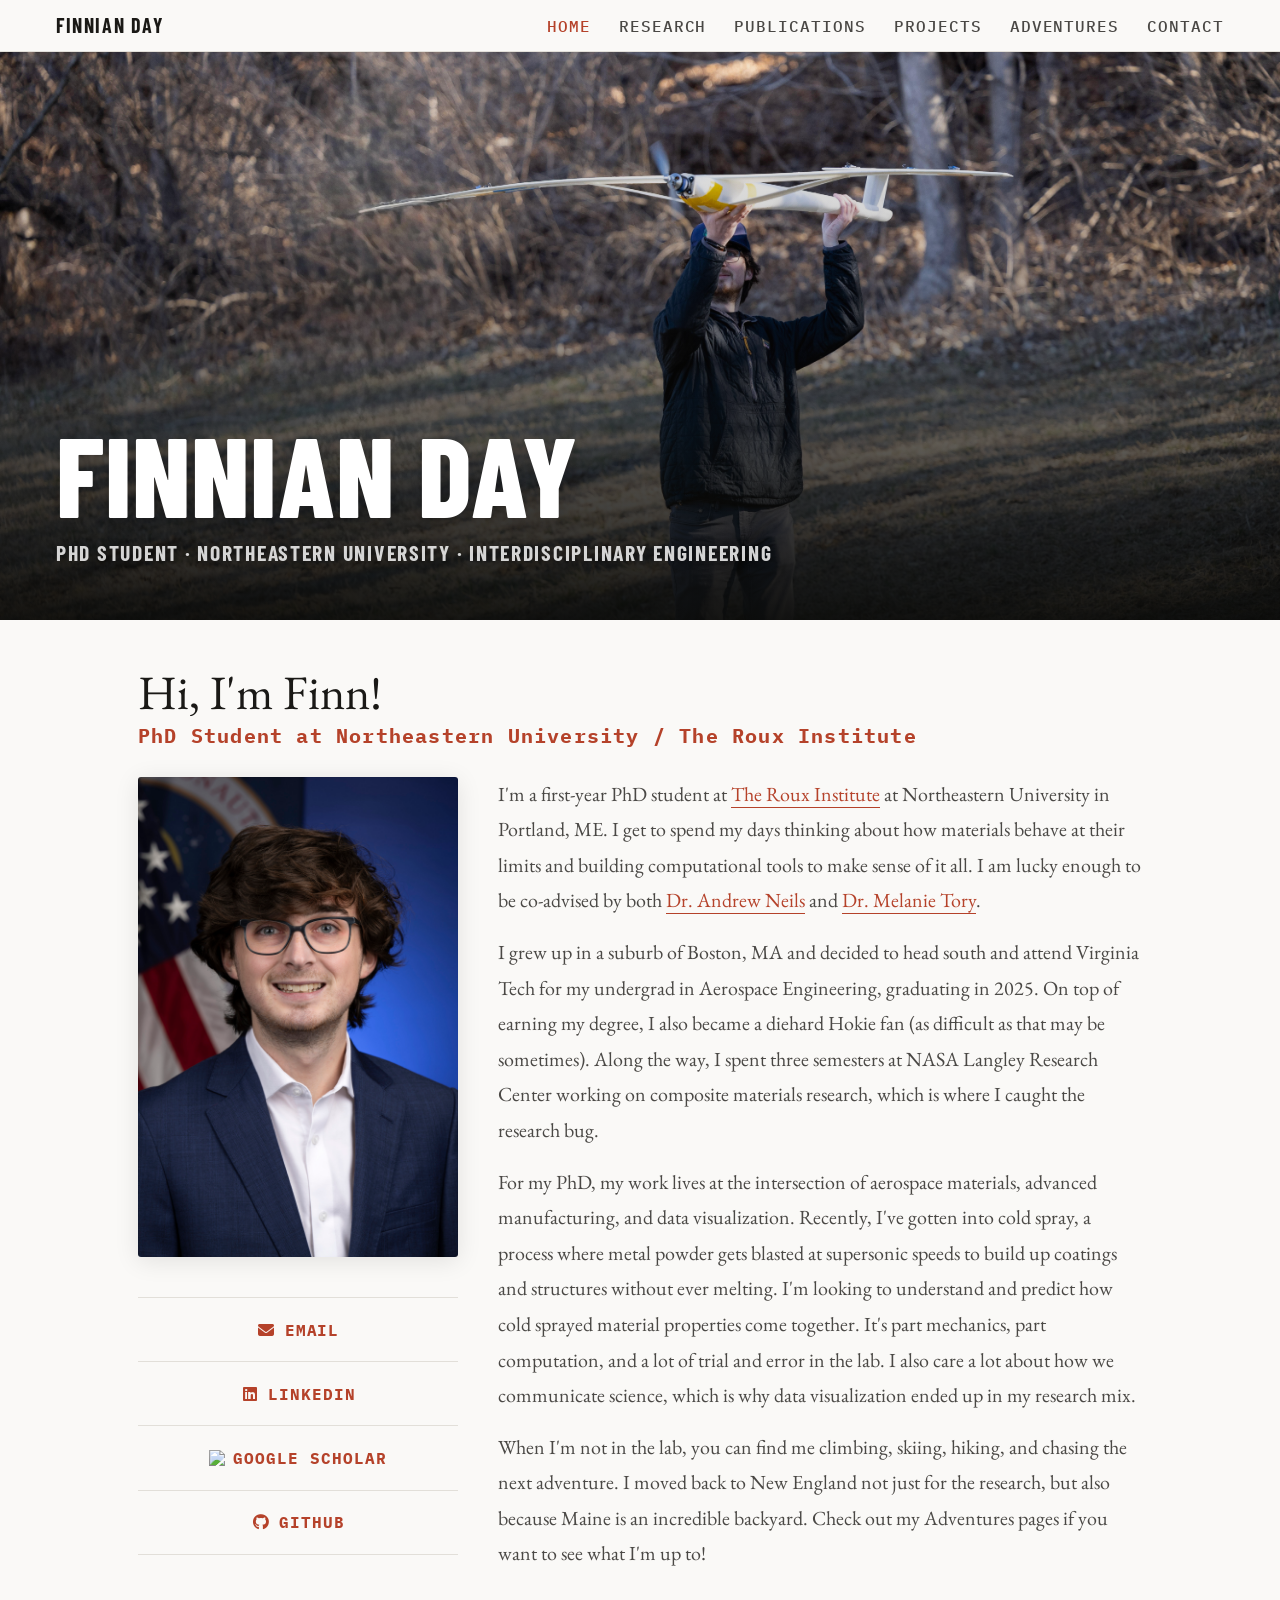
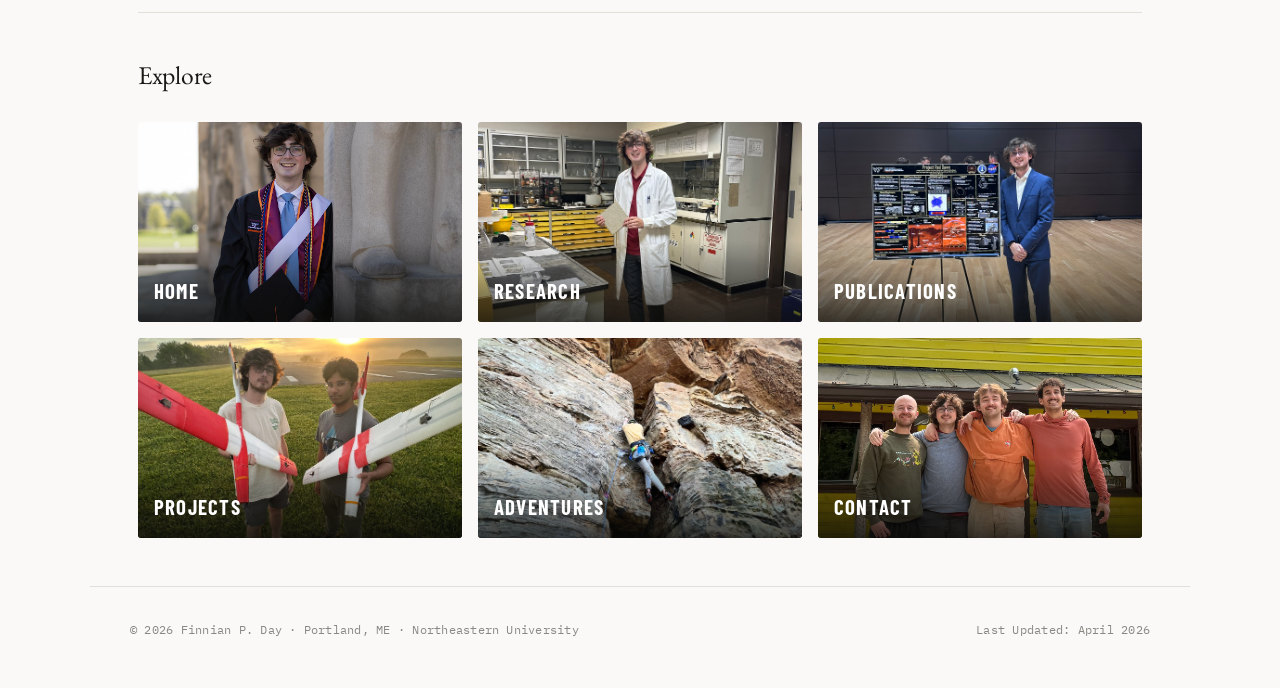
==== commit 1405408d: "updates to page organization" ====
--- a/index.html
+++ b/index.html
@@ -26,7 +26,6 @@
     <li><a href="publications.html">Publications</a></li>
     <li><a href="projects.html">Projects</a></li>
     <li><a href="adventures.html">Adventures</a></li>
-    <li><a href="cv.html">CV</a></li>
     <li><a href="contact.html">Contact</a></li>
   </ul>
 </nav>
@@ -83,6 +82,10 @@
 
     <h2 class="content-heading">Explore</h2>
     <div class="photo-nav-grid">
+      <a class="photo-nav-item" href="index.html">
+        <img src="Images/CV.JPEG" alt="Home">
+        <div class="photo-nav-label">Home</div>
+      </a>      
       <a class="photo-nav-item" href="research.html">
         <img src="Images/research.JPEG" alt="Research">
         <div class="photo-nav-label">Research</div>
@@ -94,10 +97,6 @@
       <a class="photo-nav-item" href="projects.html">
         <img src="Images/projects.JPEG" alt="Projects">
         <div class="photo-nav-label">Projects</div>
-      </a>
-      <a class="photo-nav-item" href="cv.html">
-        <img src="Images/CV.JPEG" alt="CV">
-        <div class="photo-nav-label">CV</div>
       </a>
       <a class="photo-nav-item" href="adventures.html">
         <img src="Images/adventures.JPG" alt="Adventures" style="object-position: center 70%;">
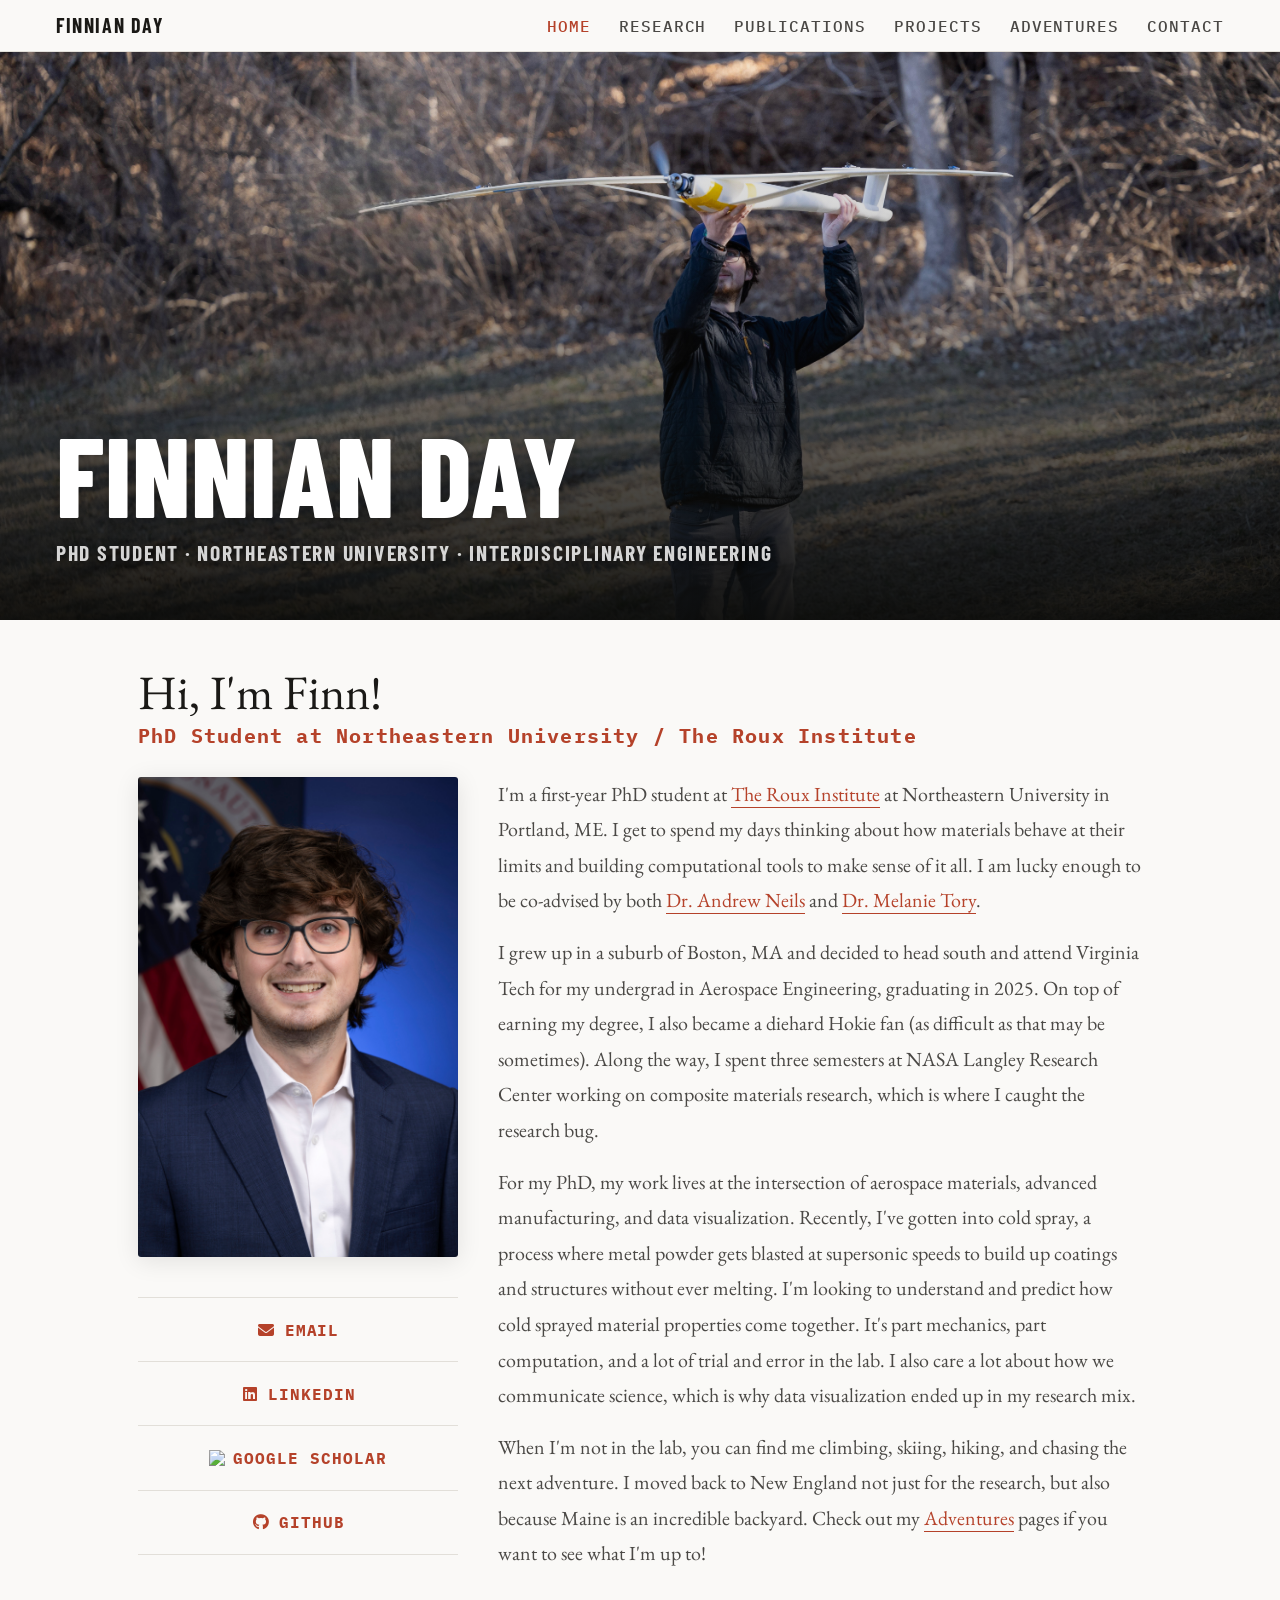
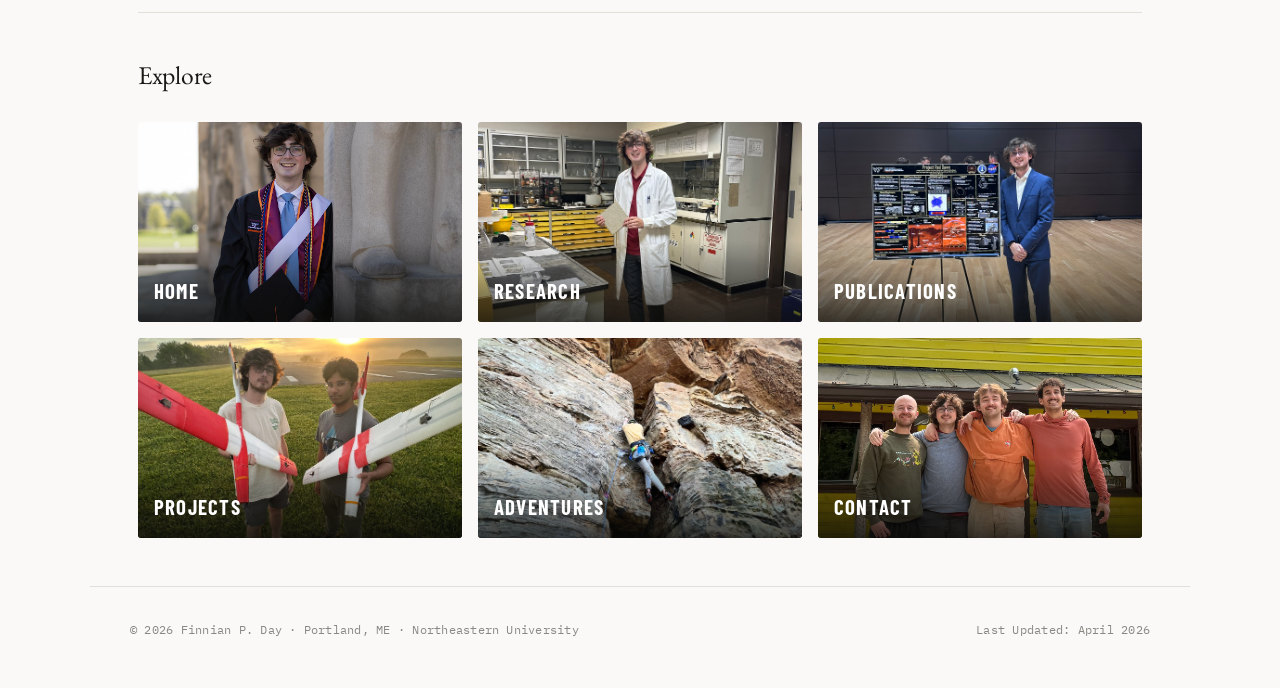
==== commit f256e71d: "updates" ====
--- a/index.html
+++ b/index.html
@@ -74,7 +74,7 @@
         <p>I'm a first-year PhD student at <a href="https://roux.northeastern.edu/nu_research/engineering/" target="_blank">The Roux Institute</a> at Northeastern University in Portland, ME. I get to spend my days thinking about how materials behave at their limits and building computational tools to make sense of it all. I am lucky enough to be co-advised by both <a href="https://andrewneils.com/" target="_blank">Dr. Andrew Neils</a> and <a href="https://roux.northeastern.edu/people/melanie-tory/" target="_blank">Dr. Melanie Tory</a>.</p>
         <p>I grew up in a suburb of Boston, MA and decided to head south and attend Virginia Tech for my undergrad in Aerospace Engineering, graduating in 2025. On top of earning my degree, I also became a diehard Hokie fan (as difficult as that may be sometimes). Along the way, I spent three semesters at NASA Langley Research Center working on composite materials research, which is where I caught the research bug.</p>
         <p>For my PhD, my work lives at the intersection of aerospace materials, advanced manufacturing, and data visualization. Recently, I've gotten into cold spray, a process where metal powder gets blasted at supersonic speeds to build up coatings and structures without ever melting. I'm looking to understand and predict how cold sprayed material properties come together. It's part mechanics, part computation, and a lot of trial and error in the lab. I also care a lot about how we communicate science, which is why data visualization ended up in my research mix.</p>
-        <p>When I'm not in the lab, you can find me climbing, skiing, hiking, and chasing the next adventure. I moved back to New England not just for the research, but also because Maine is an incredible backyard. Check out my Adventures pages if you want to see what I'm up to!</p>
+        <p>When I'm not in the lab, you can find me climbing, skiing, hiking, and chasing the next adventure. I moved back to New England not just for the research, but also because Maine is an incredible backyard. Check out my <a href="adventures.html">Adventures</a> pages if you want to see what I'm up to!</p>
       </div>
     </div>
 
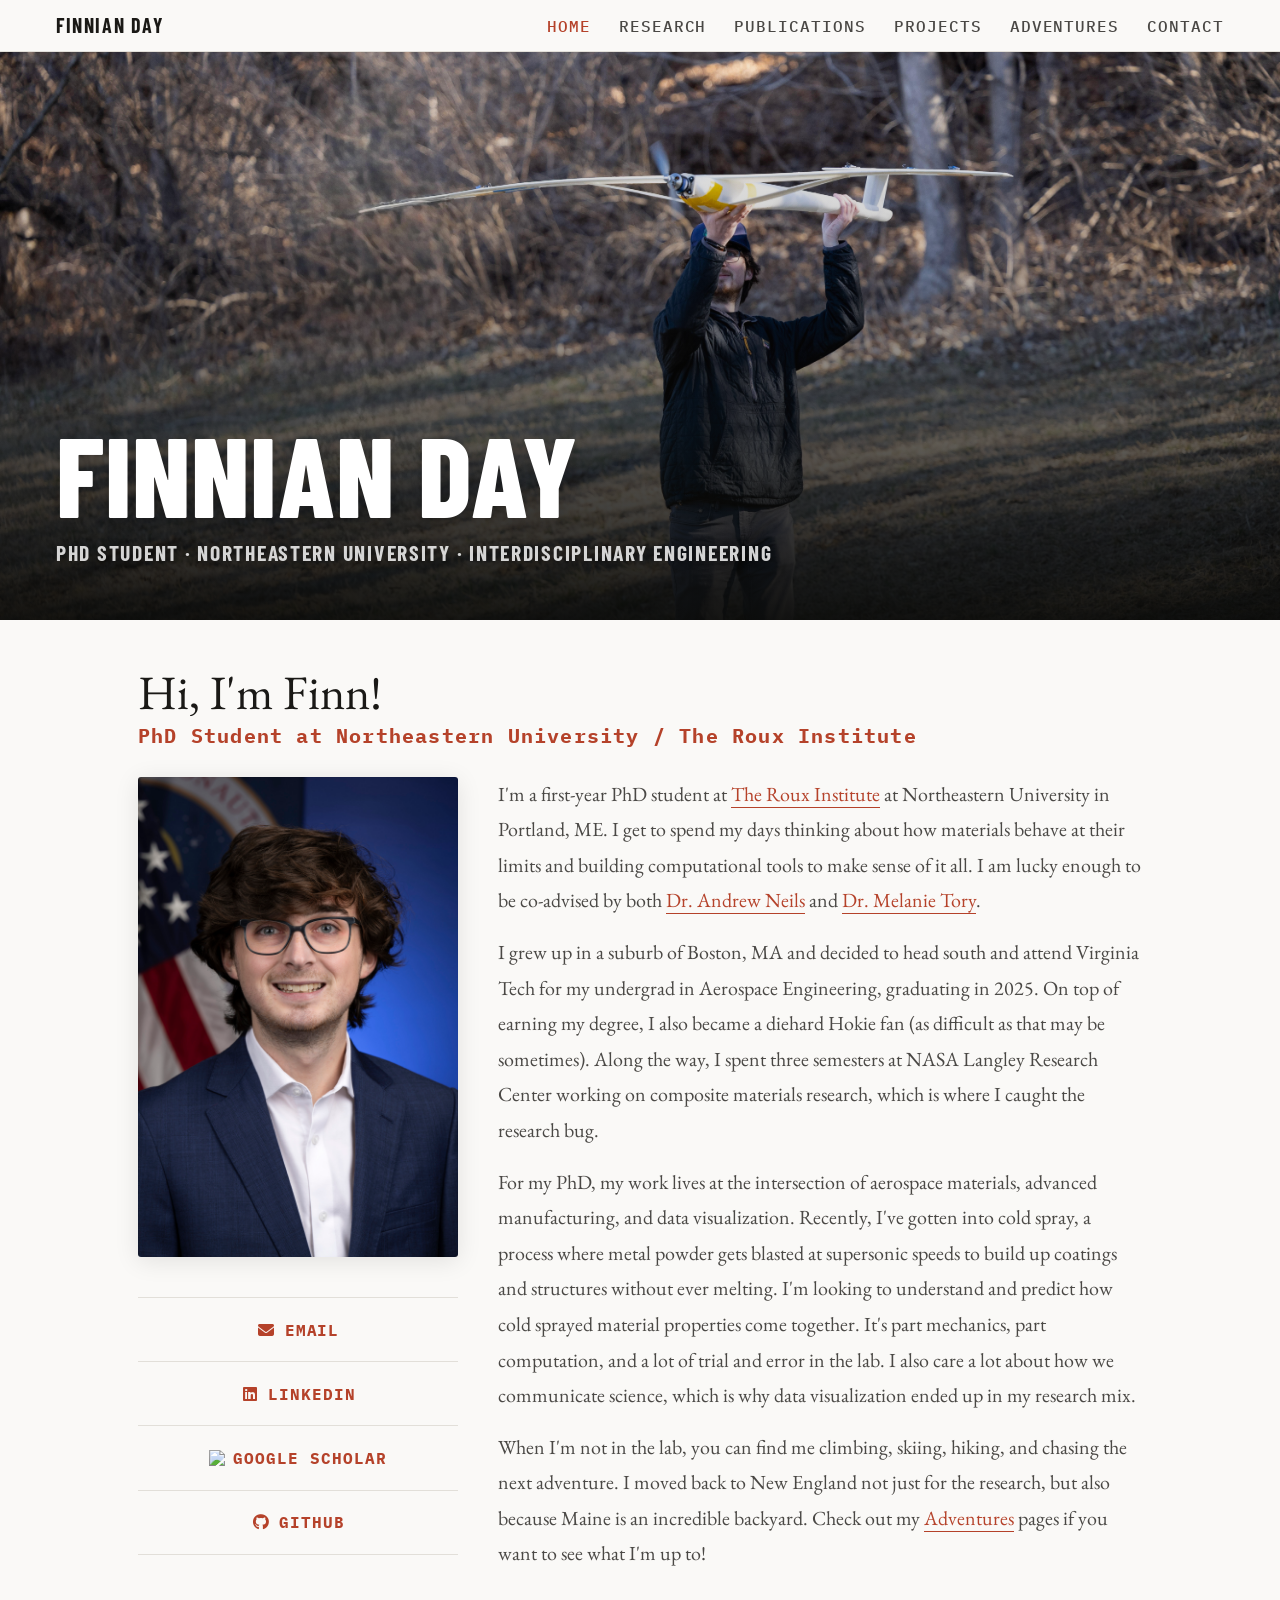
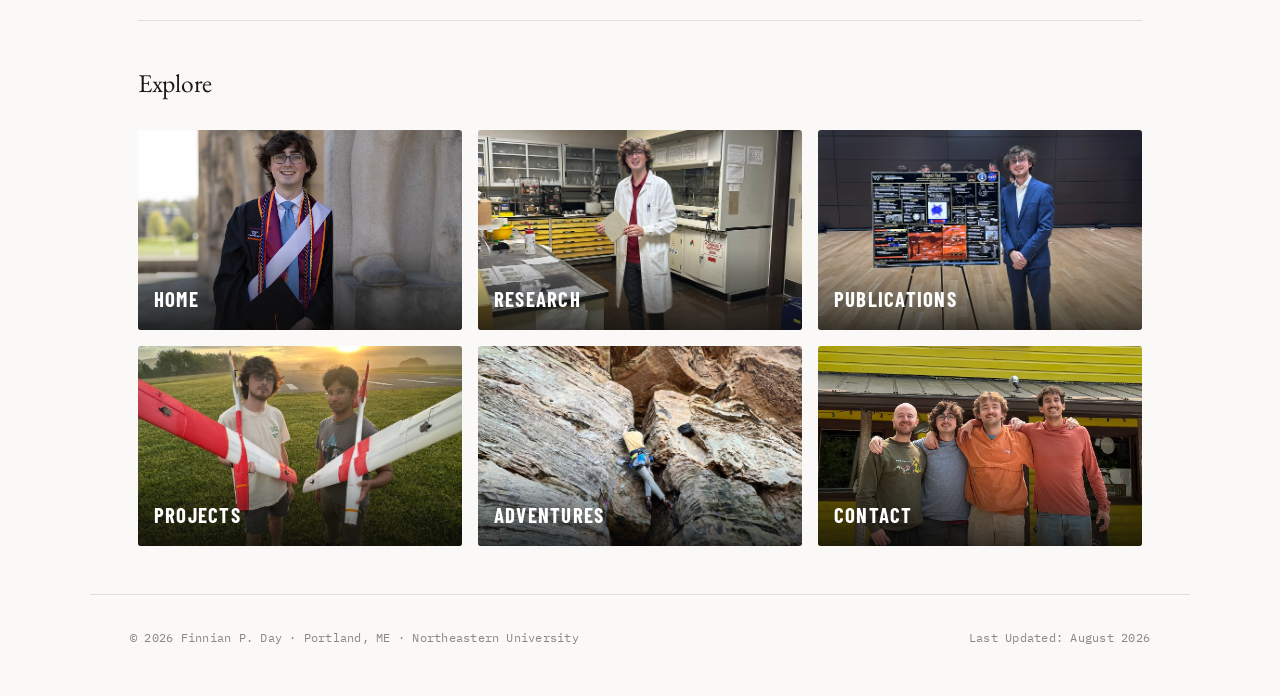
==== commit e1656aae: "Factor the shared page ending into one partial" ====
--- a/index.html
+++ b/index.html
@@ -1,152 +1,113 @@
 <!DOCTYPE html>
 <html lang="en">
+
 <head>
   <meta charset="UTF-8">
   <meta name="viewport" content="width=device-width, initial-scale=1.0">
   <title>Finnian Day</title>
+  <link rel="icon" href="Icons/favicon.ico" sizes="any">
+  <link rel="icon" type="image/png" sizes="32x32" href="Icons/favicon-32x32.png">
+  <link rel="icon" type="image/png" sizes="16x16" href="Icons/favicon-16x16.png">
+  <link rel="apple-touch-icon" href="Icons/apple-touch-icon.png">
   <link rel="stylesheet" href="style.css">
   <link rel="stylesheet" href="https://cdnjs.cloudflare.com/ajax/libs/font-awesome/6.5.0/css/all.min.css">
   <script src="analytics.js"></script>
 </head>
+
 <body>
 
-<nav id="main-nav">
-  <a class="nav-logo" href="index.html">Finnian Day</a>
+  <nav id="main-nav">
+    <a class="nav-logo" href="index.html">Finnian Day</a>
 
-  <!-- Hamburger button (mobile only) -->
-  <button class="nav-hamburger" id="nav-toggle" aria-label="Toggle menu" aria-expanded="false">
-    <span></span>
-    <span></span>
-    <span></span>
-  </button>
+    <!-- Hamburger button (mobile only) -->
+    <button class="nav-hamburger" id="nav-toggle" aria-label="Toggle menu" aria-expanded="false">
+      <span></span>
+      <span></span>
+      <span></span>
+    </button>
 
-  <ul class="nav-links" id="nav-links">
-    <li><a href="index.html" class="active">Home</a></li>
-    <li><a href="research.html">Research</a></li>
-    <li><a href="publications.html">Publications</a></li>
-    <li><a href="projects.html">Projects</a></li>
-    <li><a href="adventures.html">Adventures</a></li>
-    <li><a href="contact.html">Contact</a></li>
-  </ul>
-</nav>
+    <ul class="nav-links" id="nav-links">
+      <li><a href="index.html" class="active">Home</a></li>
+      <li><a href="research.html">Research</a></li>
+      <li><a href="publications.html">Publications</a></li>
+      <li><a href="projects.html">Projects</a></li>
+      <li><a href="adventures.html">Adventures</a></li>
+      <li><a href="contact.html">Contact</a></li>
+    </ul>
+  </nav>
 
-<!-- HERO -->
-<div class="hero">
-  <img class="hero-img" src="Images/banner.jpg" alt="" style="object-position: center 45%;">
-  <div class="hero-overlay"></div>
-  <div class="hero-text">
-    <div class="hero-name">Finnian Day</div>
-    <div class="hero-tagline">PhD Student · Northeastern University · Interdisciplinary Engineering</div>
+  <!-- HERO -->
+  <div class="hero">
+    <img class="hero-img" src="Images/banner.jpg" alt="" style="object-position: center 45%;">
+    <div class="hero-overlay"></div>
+    <div class="hero-text">
+      <div class="hero-name">Finnian Day</div>
+      <div class="hero-tagline">PhD Student · Northeastern University · Interdisciplinary Engineering</div>
+    </div>
   </div>
-</div>
 
-<!-- MAIN CONTENT -->
-<div class="page-content">
-  <div class="content-wrap">
+  <!-- MAIN CONTENT -->
+  <div class="page-content">
+    <div class="content-wrap">
 
-    <h2 class="intro-heading">Hi, I'm Finn!</h2>
-    <div class="intro-sub">PhD Student at Northeastern University / The Roux Institute</div>
+      <h2 class="intro-heading">Hi, I'm Finn!</h2>
+      <div class="intro-sub">PhD Student at Northeastern University / The Roux Institute</div>
 
-    <div class="intro-grid">
-      <div class="intro-left">
-        <img class="intro-photo" src="Images/headshot.JPEG" alt="Finnian Day">
-        <div class="social-row">
-          <a class="social-btn" href="mailto:day.fi@northeastern.edu">
-            <i class="fas fa-fw fa-envelope" aria-hidden="true"></i>
-            Email
-          </a>
-          <a class="social-btn" href="https://linkedin.com/in/finnian-day/" target="_blank">
-            <i class="fab fa-fw fa-linkedin" aria-hidden="true"></i>
-            LinkedIn
-          </a>
-          <a class="social-btn" href="https://scholar.google.com/citations?user=NyANoekAAAAJ&hl=en&oi=ao" target="_blank">
-            <img src="https://cdn.simpleicons.org/googlescholar/b5422a" width="16" height="16" alt="Google Scholar">
-            Google Scholar
-          </a>
-          <a class="social-btn" href="https://github.com/finnianday" target="_blank">
-            <i class="fab fa-fw fa-github" aria-hidden="true"></i>
-            GitHub
-          </a>
+      <div class="intro-grid">
+        <div class="intro-left">
+          <img class="intro-photo" src="Images/headshot.JPEG" alt="Finnian Day">
+          <div class="social-row">
+            <a class="social-btn" href="mailto:day.fi@northeastern.edu">
+              <i class="fas fa-fw fa-envelope" aria-hidden="true"></i>
+              Email
+            </a>
+            <a class="social-btn" href="https://linkedin.com/in/finnian-day/" target="_blank">
+              <i class="fab fa-fw fa-linkedin" aria-hidden="true"></i>
+              LinkedIn
+            </a>
+            <a class="social-btn" href="https://scholar.google.com/citations?user=NyANoekAAAAJ&hl=en&oi=ao"
+              target="_blank">
+              <img src="https://cdn.simpleicons.org/googlescholar/b5422a" width="16" height="16" alt="Google Scholar">
+              Google Scholar
+            </a>
+            <a class="social-btn" href="https://github.com/finnianday" target="_blank">
+              <i class="fab fa-fw fa-github" aria-hidden="true"></i>
+              GitHub
+            </a>
+          </div>
+        </div>
+
+        <div class="intro-right prose">
+          <p>I'm a first-year PhD student at <a href="https://roux.northeastern.edu/nu_research/engineering/"
+              target="_blank">The Roux Institute</a> at Northeastern University in Portland, ME. I get to spend my days
+            thinking about how materials behave at their limits and building computational tools to make sense of it
+            all. I am lucky enough to be co-advised by both <a href="https://andrewneils.com/" target="_blank">Dr.
+              Andrew Neils</a> and <a href="https://roux.northeastern.edu/people/melanie-tory/" target="_blank">Dr.
+              Melanie Tory</a>.</p>
+          <p>I grew up in a suburb of Boston, MA and decided to head south and attend Virginia Tech for my undergrad in
+            Aerospace Engineering, graduating in 2025. On top of earning my degree, I also became a diehard Hokie fan
+            (as difficult as that may be sometimes). Along the way, I spent three semesters at NASA Langley Research
+            Center working on composite materials research, which is where I caught the research bug.</p>
+          <p>For my PhD, my work lives at the intersection of aerospace materials, advanced manufacturing, and data
+            visualization. Recently, I've gotten into cold spray, a process where metal powder gets blasted at
+            supersonic speeds to build up coatings and structures without ever melting. I'm looking to understand and
+            predict how cold sprayed material properties come together. It's part mechanics, part computation, and a lot
+            of trial and error in the lab. I also care a lot about how we communicate science, which is why data
+            visualization ended up in my research mix.</p>
+          <p>When I'm not in the lab, you can find me climbing, skiing, hiking, and chasing the next adventure. I moved
+            back to New England not just for the research, but also because Maine is an incredible backyard. Check out
+            my <a href="adventures.html">Adventures</a> pages if you want to see what I'm up to!</p>
         </div>
       </div>
 
-      <div class="intro-right prose">
-        <p>I'm a first-year PhD student at <a href="https://roux.northeastern.edu/nu_research/engineering/" target="_blank">The Roux Institute</a> at Northeastern University in Portland, ME. I get to spend my days thinking about how materials behave at their limits and building computational tools to make sense of it all. I am lucky enough to be co-advised by both <a href="https://andrewneils.com/" target="_blank">Dr. Andrew Neils</a> and <a href="https://roux.northeastern.edu/people/melanie-tory/" target="_blank">Dr. Melanie Tory</a>.</p>
-        <p>I grew up in a suburb of Boston, MA and decided to head south and attend Virginia Tech for my undergrad in Aerospace Engineering, graduating in 2025. On top of earning my degree, I also became a diehard Hokie fan (as difficult as that may be sometimes). Along the way, I spent three semesters at NASA Langley Research Center working on composite materials research, which is where I caught the research bug.</p>
-        <p>For my PhD, my work lives at the intersection of aerospace materials, advanced manufacturing, and data visualization. Recently, I've gotten into cold spray, a process where metal powder gets blasted at supersonic speeds to build up coatings and structures without ever melting. I'm looking to understand and predict how cold sprayed material properties come together. It's part mechanics, part computation, and a lot of trial and error in the lab. I also care a lot about how we communicate science, which is why data visualization ended up in my research mix.</p>
-        <p>When I'm not in the lab, you can find me climbing, skiing, hiking, and chasing the next adventure. I moved back to New England not just for the research, but also because Maine is an incredible backyard. Check out my <a href="adventures.html">Adventures</a> pages if you want to see what I'm up to!</p>
-      </div>
+
     </div>
+  </div>
 
-    <hr class="content-rule">
+  <div data-include="partials/site-end.html"></div>
 
-    <h2 class="content-heading">Explore</h2>
-    <div class="photo-nav-grid">
-      <a class="photo-nav-item" href="index.html">
-        <img src="Images/CV.JPEG" alt="Home">
-        <div class="photo-nav-label">Home</div>
-      </a>      
-      <a class="photo-nav-item" href="research.html">
-        <img src="Images/research.JPEG" alt="Research">
-        <div class="photo-nav-label">Research</div>
-      </a>
-      <a class="photo-nav-item" href="publications.html">
-        <img src="Images/publications.JPEG" alt="Publications">
-        <div class="photo-nav-label">Publications</div>
-      </a>
-      <a class="photo-nav-item" href="projects.html">
-        <img src="Images/projects.JPEG" alt="Projects">
-        <div class="photo-nav-label">Projects</div>
-      </a>
-      <a class="photo-nav-item" href="adventures.html">
-        <img src="Images/adventures.JPG" alt="Adventures" style="object-position: center 70%;">
-        <div class="photo-nav-label">Adventures</div>
-      </a>
-      <a class="photo-nav-item" href="contact.html">
-        <img src="Images/contact.JPEG" alt="Contact">
-        <div class="photo-nav-label">Contact</div>
-      </a>
-    </div>
-
-  </div>
-</div>
-
-<footer>
-  <span>© 2026 Finnian P. Day · Portland, ME · Northeastern University</span>
-  <span>Last Updated: April 2026</span>
-</footer>
-
-<script>
-  // Solid nav on scroll past hero
-  const nav = document.getElementById('main-nav');
-  const hero = document.querySelector('.hero');
-  const observer = new IntersectionObserver(
-    ([entry]) => nav.classList.toggle('solid', !entry.isIntersecting),
-    { threshold: 0 }
-  );
-  observer.observe(hero);
-
-  // Hamburger toggle
-  const toggle = document.getElementById('nav-toggle');
-  const navLinks = document.getElementById('nav-links');
-
-  toggle.addEventListener('click', () => {
-    const isOpen = navLinks.classList.toggle('open');
-    toggle.classList.toggle('open', isOpen);
-    toggle.setAttribute('aria-expanded', isOpen);
-    // Force solid nav when menu is open
-    if (isOpen) nav.classList.add('solid');
-  });
-
-  // Close menu when a link is tapped
-  navLinks.querySelectorAll('a').forEach(link => {
-    link.addEventListener('click', () => {
-      navLinks.classList.remove('open');
-      toggle.classList.remove('open');
-      toggle.setAttribute('aria-expanded', false);
-    });
-  });
-</script>
+  <script src="site.js"></script>
 
 </body>
+
 </html>
--- a/style.css
+++ b/style.css
@@ -184,6 +184,12 @@
   margin: 0 auto;
   padding: 3rem clamp(1.5rem, 5vw, 3rem);
 }
+
+/* Shared page ending (partials/site-end.html). The section above it already
+   ends with a content-wrap's bottom padding, so drop this wrap's top padding
+   and the rule's top margin instead of stacking all three. */
+.content-wrap.site-end { padding-top: 0; }
+.content-wrap.site-end .content-rule { margin-top: 0; }
 
 .intro-heading {
   font-family: 'EB Garamond', serif;
